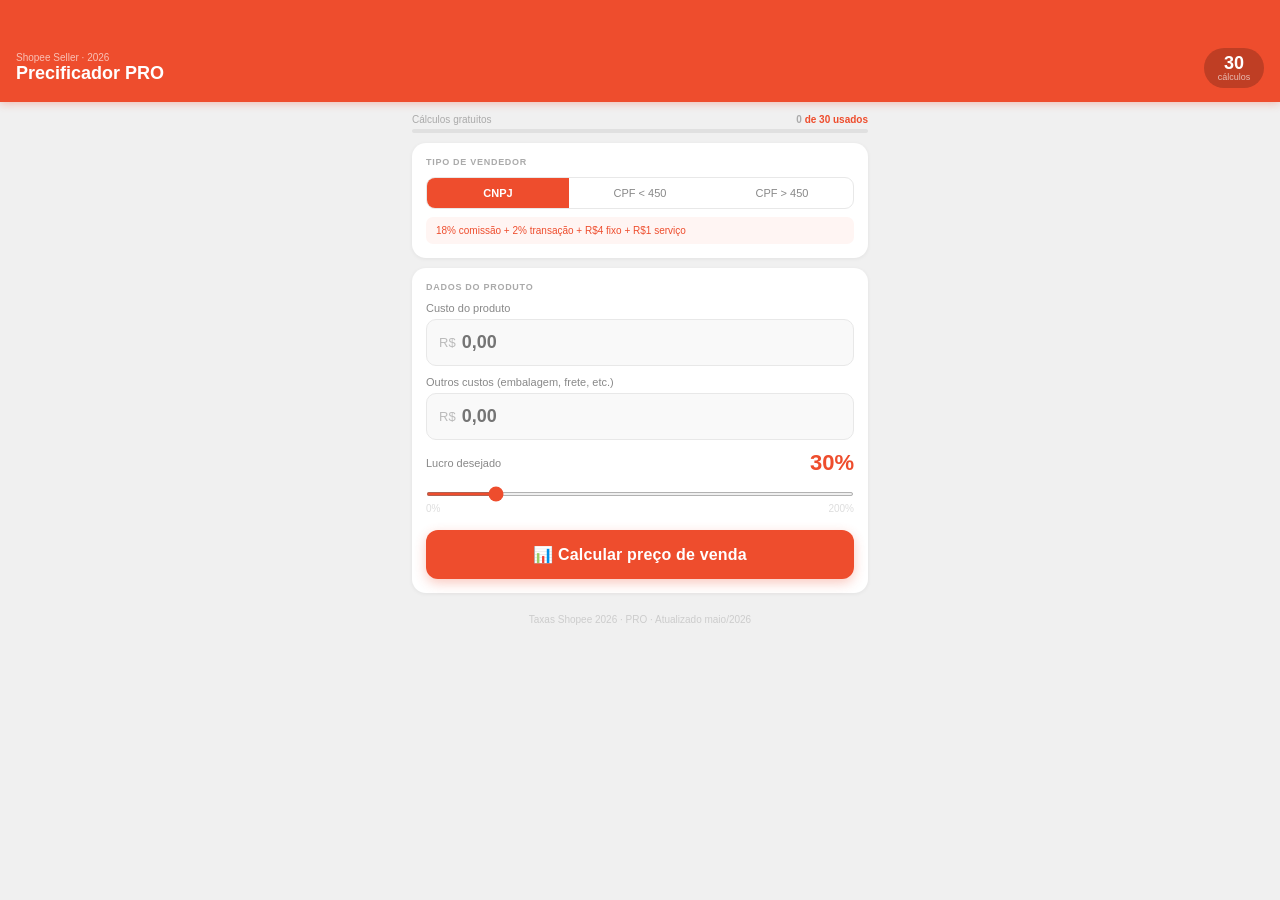
==== index.html @ e5b50e22 "Add files via upload" ====
<!DOCTYPE html>
<html lang="pt-BR">
<head>
  <meta charset="UTF-8">
  <meta name="viewport" content="width=device-width, initial-scale=1.0, maximum-scale=1.0">
  <meta name="apple-mobile-web-app-capable" content="yes">
  <meta name="apple-mobile-web-app-status-bar-style" content="default">
  <meta name="apple-mobile-web-app-title" content="Precificador Shopee PRO">
  <title>Precificador Shopee 2026 PRO</title>
  <style>
    *{box-sizing:border-box;margin:0;padding:0;-webkit-tap-highlight-color:transparent}
    body{font-family:-apple-system,BlinkMacSystemFont,'Segoe UI',sans-serif;background:#f0f0f0;min-height:100vh}
    .header{background:#EE4D2D;padding:48px 16px 14px;position:sticky;top:0;z-index:10;box-shadow:0 2px 8px rgba(238,77,45,.3);display:flex;justify-content:space-between;align-items:center}
    .header-left .sub{font-size:10px;color:rgba(255,255,255,.65)}
    .header-left .title{font-size:18px;font-weight:700;color:#fff}
    .counter-badge{background:rgba(0,0,0,.2);border-radius:20px;padding:6px 12px;text-align:center;min-width:60px}
    .counter-badge .cn{font-size:18px;font-weight:700;color:#fff;line-height:1}
    .counter-badge .cl{font-size:9px;color:rgba(255,255,255,.65)}
    .content{padding:12px 12px 80px;max-width:480px;margin:0 auto}
    .progress-wrap{margin-bottom:10px}
    .progress-label{display:flex;justify-content:space-between;margin-bottom:4px}
    .progress-label span{font-size:10px;color:#aaa}
    .progress-label .pv{color:#EE4D2D;font-weight:600}
    .progress-bar{background:#e0e0e0;border-radius:4px;height:4px;overflow:hidden}
    .progress-fill{height:100%;background:#EE4D2D;border-radius:4px;transition:width .4s}
    .card{background:#fff;border-radius:14px;padding:14px;margin-bottom:10px;box-shadow:0 1px 4px rgba(0,0,0,.06)}
    .card-title{font-size:9px;font-weight:600;color:#aaa;text-transform:uppercase;letter-spacing:.08em;margin-bottom:10px}
    .seg{display:flex;border:1px solid #e8e8e8;border-radius:9px;overflow:hidden}
    .seg button{flex:1;border:none;padding:9px 4px;font-size:11px;cursor:pointer;background:transparent;color:#888;transition:all .15s}
    .seg button.active{background:#EE4D2D;color:#fff;font-weight:600}
    .taxa-badge{margin-top:8px;font-size:10px;color:#EE4D2D;background:#fff5f3;border-radius:7px;padding:6px 10px;line-height:1.5}
    .field{margin-bottom:10px}
    .field:last-child{margin-bottom:0}
    .field label{font-size:11px;color:#888;display:block;margin-bottom:5px}
    .iw{display:flex;align-items:center;background:#f9f9f9;border:1.5px solid #e8e8e8;border-radius:10px;padding:0 12px;transition:border-color .15s}
    .iw:focus-within{border-color:#EE4D2D;background:#fff}
    .iw .pre{font-size:13px;color:#bbb;margin-right:6px}
    .iw input{border:none;background:transparent;font-size:18px;font-weight:600;color:#1a1a1a;width:100%;padding:12px 0;outline:none}
    .range-row{display:flex;justify-content:space-between;align-items:center;margin-bottom:6px}
    .range-label{font-size:11px;color:#888}
    .range-value{font-size:22px;font-weight:700;color:#EE4D2D}
    input[type=range]{width:100%;accent-color:#EE4D2D;height:4px;cursor:pointer}
    .range-limits{display:flex;justify-content:space-between;margin-top:3px}
    .range-limits span{font-size:10px;color:#ddd}
    .btn-calc{width:100%;background:#EE4D2D;color:#fff;border:none;border-radius:12px;padding:15px;font-size:16px;font-weight:700;cursor:pointer;margin-top:6px;box-shadow:0 4px 12px rgba(238,77,45,.3);transition:opacity .15s;letter-spacing:.01em}
    .btn-calc:active{opacity:.85}
    .alert{font-size:12px;padding:10px 12px;border-radius:9px;margin-bottom:10px;display:none;line-height:1.5}
    .alert.danger{background:#fff0f0;color:#cc2200;border-left:3px solid #cc2200}
    .alert.warn{background:#fffbf0;color:#996600;border-left:3px solid #f0b800}
    .result-card{background:#EE4D2D;border-radius:14px;padding:16px;margin-bottom:10px;box-shadow:0 4px 12px rgba(238,77,45,.25)}
    .result-label{font-size:11px;color:rgba(255,255,255,.7);margin-bottom:2px}
    .result-price{font-size:42px;font-weight:700;color:#fff;margin-bottom:4px;letter-spacing:-1.5px}
    .faixa-pill{display:inline-block;font-size:10px;color:#fff;background:rgba(0,0,0,.2);border-radius:20px;padding:3px 10px;margin-bottom:12px}
    .rg{display:grid;grid-template-columns:1fr 1fr;gap:8px}
    .rm{background:rgba(0,0,0,.15);border-radius:10px;padding:10px 12px}
    .rm .rl{font-size:10px;color:rgba(255,255,255,.65);margin-bottom:2px}
    .rm .rv{font-size:16px;font-weight:700;color:#fff}
    .metrics{display:grid;grid-template-columns:1fr 1fr;gap:8px;margin-bottom:10px}
    .metric{background:#fff;border-radius:11px;padding:10px 12px;box-shadow:0 1px 4px rgba(0,0,0,.06)}
    .metric .ml{font-size:10px;color:#aaa;margin-bottom:3px}
    .metric .mv{font-size:15px;font-weight:700;color:#1a1a1a}
    .metric .mv.red{color:#cc3300}
    .metric .mv.green{color:#1a7a40}
    .extrato{background:#fff;border-radius:14px;margin-bottom:10px;box-shadow:0 1px 4px rgba(0,0,0,.06);overflow:hidden}
    .extrato-header{background:#f9f9f9;padding:10px 14px;border-bottom:1px solid #f0f0f0}
    .extrato-header span{font-size:9px;font-weight:600;color:#aaa;text-transform:uppercase;letter-spacing:.08em}
    .er{display:flex;justify-content:space-between;align-items:center;padding:9px 14px;border-bottom:1px solid #f7f7f7}
    .er:last-child{border-bottom:none}
    .er.section{background:#fafafa}
    .er.section .el{font-weight:600;color:#1a1a1a;font-size:12px}
    .er.total{background:#fff8f7;border-top:2px solid #f0f0f0}
    .er.total .el{font-weight:700;color:#1a1a1a;font-size:13px}
    .er.total .ev{font-weight:700;font-size:16px}
    .er .el{font-size:11px;color:#888}
    .er .ev{font-size:11px;color:#1a1a1a;font-weight:500}
    .er .ev.neg{color:#cc3300}
    .er .ev.pos{color:#1a7a40}
    .sub-row{padding-left:28px!important;background:#fefefe}
    .sub-row .el{font-size:10px;color:#bbb}
    .sub-row .ev{font-size:10px;color:#cc3300}
    /* PRO badge na barra */
    .pro-badge{background:linear-gradient(135deg,#FFD700,#FFA500);border-radius:20px;padding:4px 10px;font-size:10px;font-weight:800;color:#7a3a00;letter-spacing:.04em}
    /* Telas de overlay */
    .overlay{display:none;position:fixed;top:0;left:0;right:0;bottom:0;z-index:200;flex-direction:column;align-items:center;justify-content:center;padding:28px 20px;text-align:center}
    .overlay.show{display:flex}
    /* Bloqueio de limite */
    .bloqueio{background:rgba(255,255,255,.98)}
    .lock-icon{font-size:56px;margin-bottom:16px}
    .lock-title{font-size:24px;font-weight:700;color:#1a1a1a;margin-bottom:10px;line-height:1.2}
    .lock-sub{font-size:14px;color:#888;line-height:1.6;margin-bottom:24px;max-width:300px}
    .beneficios{background:#fff5f3;border-radius:14px;padding:16px;margin-bottom:20px;text-align:left;width:100%;max-width:320px}
    .beneficios .bt{font-size:11px;font-weight:700;color:#EE4D2D;text-transform:uppercase;letter-spacing:.06em;margin-bottom:10px}
    .beneficio{font-size:13px;color:#1a1a1a;padding:4px 0}
    .beneficio::before{content:"✓ ";color:#EE4D2D;font-weight:700}
    .btn-comprar{background:#EE4D2D;color:#fff;border:none;border-radius:14px;padding:16px;font-size:16px;font-weight:700;cursor:pointer;width:100%;max-width:320px;box-shadow:0 4px 16px rgba(238,77,45,.35);margin-bottom:10px}
    .btn-secondary{background:transparent;color:#EE4D2D;border:1.5px solid #EE4D2D;border-radius:14px;padding:13px;font-size:14px;font-weight:600;cursor:pointer;width:100%;max-width:320px;margin-bottom:8px}
    /* Tela de senha */
    .senha-tela{background:rgba(255,255,255,.99)}
    .senha-titulo{font-size:22px;font-weight:700;color:#1a1a1a;margin-bottom:8px}
    .senha-sub{font-size:13px;color:#888;margin-bottom:24px;max-width:280px;line-height:1.5}
    .senha-input-wrap{display:flex;align-items:center;background:#f5f5f5;border:2px solid #e0e0e0;border-radius:12px;padding:0 16px;width:100%;max-width:320px;margin-bottom:12px;transition:border-color .2s}
    .senha-input-wrap:focus-within{border-color:#EE4D2D;background:#fff}
    .senha-input-wrap input{border:none;background:transparent;font-size:20px;font-weight:700;letter-spacing:4px;color:#1a1a1a;width:100%;padding:14px 0;outline:none;text-align:center}
    .senha-erro{font-size:12px;color:#cc2200;background:#fff0f0;border-radius:8px;padding:8px 12px;width:100%;max-width:320px;margin-bottom:12px;display:none;text-align:center}
    .btn-ativar{background:#EE4D2D;color:#fff;border:none;border-radius:14px;padding:15px;font-size:15px;font-weight:700;cursor:pointer;width:100%;max-width:320px;box-shadow:0 4px 14px rgba(238,77,45,.3);margin-bottom:10px}
    .btn-voltar{background:transparent;color:#aaa;border:none;font-size:13px;cursor:pointer;padding:8px;text-decoration:underline}
    /* Tela de sucesso */
    .sucesso-tela{background:rgba(255,255,255,.99)}
    .sucesso-icon{font-size:64px;margin-bottom:16px;animation:pop .4s ease}
    @keyframes pop{0%{transform:scale(0)}80%{transform:scale(1.2)}100%{transform:scale(1)}}
    .sucesso-titulo{font-size:24px;font-weight:700;color:#1a7a40;margin-bottom:10px}
    .sucesso-sub{font-size:14px;color:#888;line-height:1.6;margin-bottom:24px;max-width:280px}
    .btn-comecar{background:#1a7a40;color:#fff;border:none;border-radius:14px;padding:16px;font-size:16px;font-weight:700;cursor:pointer;width:100%;max-width:320px;box-shadow:0 4px 14px rgba(26,122,64,.3)}
    .hidden{display:none!important}
    .footer{text-align:center;padding:6px 0 4px}
    .footer span{font-size:10px;color:#ccc}
    /* instrucoes apos compra */
    .instrucoes{background:#f0f7ff;border-radius:14px;padding:14px 16px;margin-bottom:20px;text-align:left;width:100%;max-width:320px;border-left:3px solid #4a90d9}
    .instrucoes .it{font-size:11px;font-weight:700;color:#1a5fa0;margin-bottom:8px;text-transform:uppercase;letter-spacing:.05em}
    .instrucoes .ip{font-size:12px;color:#444;line-height:1.7}
    .instrucoes .ip span{font-weight:700;color:#EE4D2D}
  </style>
</head>
<body>

<div class="header">
  <div class="header-left">
    <div class="sub">Shopee Seller · 2026</div>
    <div class="title">Precificador PRO</div>
  </div>
  <div id="header-right">
    <div class="counter-badge" id="badge-contador">
      <div class="cn" id="counter-num">30</div>
      <div class="cl">cálculos</div>
    </div>
  </div>
</div>

<div class="content">

  <div id="wrap-progresso">
    <div class="progress-wrap">
      <div class="progress-label">
        <span>Cálculos gratuitos</span>
        <span class="pv"><span id="progress-used">0</span> de 30 usados</span>
      </div>
      <div class="progress-bar"><div class="progress-fill" id="progress-fill" style="width:0%"></div></div>
    </div>
  </div>

  <div class="card">
    <div class="card-title">Tipo de vendedor</div>
    <div class="seg">
      <button id="btn-cnpj" class="active" onclick="_st('cnpj')">CNPJ</button>
      <button id="btn-cpf0" onclick="_st('cpf0')">CPF &lt; 450</button>
      <button id="btn-cpf1" onclick="_st('cpf1')">CPF &gt; 450</button>
    </div>
    <div class="taxa-badge" id="taxa-info">18% comissão + 2% transação + R$4 fixo + R$1 serviço</div>
  </div>

  <div class="card">
    <div class="card-title">Dados do produto</div>
    <div class="field">
      <label>Custo do produto</label>
      <div class="iw"><span class="pre">R$</span>
        <input type="number" id="custo" placeholder="0,00" min="0" step="0.01" inputmode="decimal">
      </div>
    </div>
    <div class="field">
      <label>Outros custos (embalagem, frete, etc.)</label>
      <div class="iw"><span class="pre">R$</span>
        <input type="number" id="outros" placeholder="0,00" min="0" step="0.01" inputmode="decimal">
      </div>
    </div>
    <div class="field">
      <div class="range-row">
        <span class="range-label">Lucro desejado</span>
        <span class="range-value" id="margem-out">30%</span>
      </div>
      <input type="range" id="margem" min="0" max="200" value="30" step="1"
        oninput="document.getElementById('margem-out').textContent=this.value+'%'">
      <div class="range-limits"><span>0%</span><span>200%</span></div>
    </div>
    <button class="btn-calc" onclick="_calc()">📊 Calcular preço de venda</button>
  </div>

  <div class="alert" id="alert-box"></div>

  <div id="resultado" class="hidden">
    <div class="result-card">
      <div class="result-label">Preço sugerido de venda</div>
      <div class="result-price" id="r-preco">R$ 0,00</div>
      <div class="faixa-pill" id="r-faixa">faixa: —</div>
      <div class="rg">
        <div class="rm"><div class="rl">Você recebe líquido</div><div class="rv" id="r-liquido">R$ 0,00</div></div>
        <div class="rm"><div class="rl">Preço mínimo</div><div class="rv" id="r-minimo">R$ 0,00</div></div>
      </div>
    </div>
    <div class="metrics">
      <div class="metric"><div class="ml">Seu custo total</div><div class="mv" id="m-custo">R$ 0,00</div></div>
      <div class="metric"><div class="ml">Lucro líquido</div><div class="mv green" id="m-lucro">R$ 0,00</div></div>
      <div class="metric"><div class="ml">Shopee desconta</div><div class="mv red" id="m-taxas">R$ 0,00</div></div>
      <div class="metric"><div class="ml">% que a Shopee leva</div><div class="mv red" id="m-pct">0%</div></div>
    </div>
    <div class="extrato">
      <div class="extrato-header"><span>Extrato detalhado — igual aparece na Shopee</span></div>
      <div class="er section"><span class="el">Subtotal dos Produtos</span><span class="ev" id="e-venda">R$ 0,00</span></div>
      <div class="er section"><span class="el">Taxas e Encargos</span><span class="ev neg" id="e-total-taxas">− R$ 0,00</span></div>
      <div class="er sub-row"><span class="el">Taxa de comissão líquida</span><span class="ev neg" id="e-comissao">− R$ 0,00</span></div>
      <div class="er sub-row"><span class="el">Taxa de transação (2%)</span><span class="ev neg" id="e-transacao">− R$ 0,00</span></div>
      <div class="er sub-row"><span class="el">Taxa fixa por item</span><span class="ev neg" id="e-fixo">− R$ 4,00</span></div>
      <div class="er sub-row"><span class="el">Taxa de serviço adicional</span><span class="ev neg" id="e-servico">− R$ 1,00</span></div>
      <div class="er sub-row" id="row-cpf" style="display:none"><span class="el">Taxa adicional CPF (R$3)</span><span class="ev neg">− R$ 3,00</span></div>
      <div class="er section"><span class="el">Seu custo total</span><span class="ev neg" id="e-custo">− R$ 0,00</span></div>
      <div class="er total"><span class="el">Lucro líquido</span><span class="ev pos" id="e-lucro">R$ 0,00</span></div>
    </div>
  </div>

  <div class="footer"><span>Taxas Shopee 2026 · PRO · Atualizado maio/2026</span></div>
</div>

<!-- ======= BLOQUEIO DE LIMITE ======= -->
<div class="overlay bloqueio" id="bloqueio">
  <div class="lock-icon">🔒</div>
  <div class="lock-title">Seus 30 cálculos<br>gratuitos acabaram</div>
  <div class="lock-sub">Desbloqueie o acesso PRO para calcular sem limites e ter sempre as taxas atualizadas.</div>
  <div class="beneficios">
    <div class="bt">Acesso PRO inclui</div>
    <div class="beneficio">Cálculos ilimitados para sempre</div>
    <div class="beneficio">Extrato igual ao painel da Shopee</div>
    <div class="beneficio">Todas as faixas CNPJ e CPF 2026</div>
    <div class="beneficio">Preço mínimo e lucro real</div>
    <div class="beneficio">Atualizações de taxas inclusas</div>
  </div>
  <button class="btn-comprar" onclick="_abrirCompra()">🛒 Quero acesso PRO</button>
  <button class="btn-secondary" onclick="_abrirSenha()">🔑 Já comprei — tenho uma senha</button>
</div>

<!-- ======= TELA DE SENHA ======= -->
<div class="overlay senha-tela" id="tela-senha">
  <div style="font-size:48px;margin-bottom:14px">🔑</div>
  <div class="senha-titulo">Ativar acesso PRO</div>
  <div class="senha-sub">Digite a senha que você recebeu por e-mail após a compra</div>
  <div class="senha-input-wrap">
    <input type="text" id="campo-senha" placeholder="XXXX-XXXX" maxlength="20"
      autocomplete="off" autocorrect="off" autocapitalize="characters" spellcheck="false"
      oninput="this.value=this.value.toUpperCase()" onkeydown="if(event.key==='Enter')_ativarSenha()">
  </div>
  <div class="senha-erro" id="senha-erro">❌ Senha inválida. Verifique e tente novamente.</div>
  <button class="btn-ativar" onclick="_ativarSenha()">✅ Ativar agora</button>
  <button class="btn-secondary" onclick="_abrirCompra()">🛒 Ainda não comprei</button>
  <button class="btn-voltar" onclick="_fecharSenha()">← Voltar</button>
</div>

<!-- ======= TELA DE SUCESSO ======= -->
<div class="overlay sucesso-tela" id="tela-sucesso">
  <div class="sucesso-icon">🎉</div>
  <div class="sucesso-titulo">Acesso PRO ativado!</div>
  <div class="sucesso-sub">Parabéns! Agora você tem cálculos ilimitados no Precificador Shopee PRO.</div>
  <button class="btn-comecar" onclick="_fecharSucesso()">🚀 Começar a usar</button>
</div>

<script>
// ═══════════════════════════════════════════════════
//  CONFIGURAÇÕES — altere somente este bloco
// ═══════════════════════════════════════════════════
var _CFG={
  linkCompra:'https://SEU_LINK_HOTMART_OU_CAKTO_AQUI.com', // ← substitua pelo link real
  senhas:[
    'SHOP-2026',   // senha padrão de acesso
    'PRO-SHOPEE',  // você pode adicionar quantas quiser
    'ACESSO-PRO'   // cada senha desbloqueia um cliente
  ],
  limite:30
};
// ═══════════════════════════════════════════════════

// estado interno
var _tp='cnpj',_us=0,_dl=false;
(function(){
  try{
    _us=parseInt(localStorage.getItem('_psp_u')||'0')||0;
    var _k=localStorage.getItem('_psp_k');
    if(_k&&_CFG.senhas.indexOf(_k)>-1)_dl=true;
  }catch(e){}
  _atuCont();
  if(!_dl&&_us>=_CFG.limite)document.getElementById('bloqueio').classList.add('show');
  if(_dl){
    document.getElementById('wrap-progresso').style.display='none';
    var b=document.getElementById('badge-contador');
    b.innerHTML='<div class="pro-badge">PRO ∞</div>';
  }
})();

var _TB={
  cnpj:[
    {max:79.99,c:18,t:2,f:4,s:1,x:0,lb:'até R$79,99'},
    {max:99.99,c:12,t:2,f:16,s:1,x:0,lb:'R$80 a R$99,99'},
    {max:199.99,c:12,t:2,f:20,s:1,x:0,lb:'R$100 a R$199,99'},
    {max:499.99,c:12,t:2,f:26,s:1,x:0,lb:'R$200 a R$499,99'},
    {max:Infinity,c:12,t:2,f:26,s:1,x:0,lb:'acima de R$500'}
  ],
  cpf0:[
    {max:79.99,c:18,t:2,f:4,s:1,x:0,lb:'até R$79,99'},
    {max:99.99,c:12,t:2,f:16,s:1,x:0,lb:'R$80 a R$99,99'},
    {max:199.99,c:12,t:2,f:20,s:1,x:0,lb:'R$100 a R$199,99'},
    {max:499.99,c:12,t:2,f:26,s:1,x:0,lb:'R$200 a R$499,99'},
    {max:Infinity,c:12,t:2,f:26,s:1,x:0,lb:'acima de R$500'}
  ],
  cpf1:[
    {max:79.99,c:18,t:2,f:4,s:1,x:3,lb:'até R$79,99'},
    {max:99.99,c:12,t:2,f:16,s:1,x:3,lb:'R$80 a R$99,99'},
    {max:199.99,c:12,t:2,f:20,s:1,x:3,lb:'R$100 a R$199,99'},
    {max:499.99,c:12,t:2,f:26,s:1,x:3,lb:'R$200 a R$499,99'},
    {max:Infinity,c:12,t:2,f:26,s:1,x:3,lb:'acima de R$500'}
  ]
};

function _fmt(v){return'R$ '+Math.abs(v).toFixed(2).replace('.',',')}
function _fmtP(v){return v.toFixed(1).replace('.',',')+'%'}
function _gf(p){var tb=_TB[_tp];for(var i=0;i<tb.length;i++)if(p<=tb[i].max)return tb[i];return tb[tb.length-1]}

function _st(t){
  _tp=t;
  ['cnpj','cpf0','cpf1'].forEach(function(k){document.getElementById('btn-'+k).className=k===t?'active':''});
  var info={cnpj:'18% comissão + 2% transação + R$4 fixo + R$1 serviço',cpf0:'18% comissão + 2% transação + R$4 fixo + R$1 serviço',cpf1:'18% comissão + 2% transação + R$4 fixo + R$1 serviço + R$3 CPF'};
  document.getElementById('taxa-info').textContent=info[t];
}

function _atuCont(){
  var r=_dl?'∞':Math.max(0,_CFG.limite-_us);
  document.getElementById('counter-num').textContent=r;
  var p=Math.min(100,(_us/_CFG.limite)*100);
  document.getElementById('progress-fill').style.width=p+'%';
  document.getElementById('progress-used').textContent=_us;
}

function _calc(){
  if(!_dl&&_us>=_CFG.limite){document.getElementById('bloqueio').classList.add('show');return}
  var cu=parseFloat(document.getElementById('custo').value)||0;
  var ou=parseFloat(document.getElementById('outros').value)||0;
  var mg=parseFloat(document.getElementById('margem').value)||0;
  var ab=document.getElementById('alert-box');
  if(cu<=0){ab.style.display='block';ab.className='alert warn';ab.textContent='⚠️ Digite o custo do produto para calcular.';return}
  var ct=cu+ou;
  var ld=ct*(mg/100);
  var f=_gf((ct+ld)*1.5);
  var ft=f.f+f.s+f.x;
  var pt=(f.c+f.t)/100;
  var pr=(ct+ld+ft)/(1-pt);
  var fr=_gf(pr);
  if(fr.max!==f.max){f=fr;ft=f.f+f.s+f.x;pt=(f.c+f.t)/100;pr=(ct+ld+ft)/(1-pt)}
  var pm=(ct+ft)/(1-pt);
  var tC=pr*(f.c/100);
  var tT=pr*(f.t/100);
  var tF=f.f;
  var tS=f.s;
  var tX=f.x;
  var tTot=tC+tT+tF+tS+tX;
  var liq=pr-ct-tTot;
  var psh=(tTot/pr)*100;
  if(!_dl){_us++;try{localStorage.setItem('_psp_u',_us)}catch(e){}}
  _atuCont();
  document.getElementById('resultado').className='';
  document.getElementById('r-preco').textContent=_fmt(pr);
  document.getElementById('r-faixa').textContent='faixa: '+f.lb;
  document.getElementById('r-liquido').textContent=_fmt(liq);
  document.getElementById('r-minimo').textContent=_fmt(pm);
  document.getElementById('m-custo').textContent=_fmt(ct);
  document.getElementById('m-lucro').textContent=_fmt(liq);
  document.getElementById('m-lucro').className='mv '+(liq<0?'red':'green');
  document.getElementById('m-taxas').textContent=_fmt(tTot);
  document.getElementById('m-pct').textContent=_fmtP(psh);
  document.getElementById('e-venda').textContent=_fmt(pr);
  document.getElementById('e-total-taxas').textContent='− '+_fmt(tTot);
  document.getElementById('e-comissao').textContent='− '+_fmt(tC);
  document.getElementById('e-transacao').textContent='− '+_fmt(tT);
  document.getElementById('e-fixo').textContent='− '+_fmt(tF);
  document.getElementById('e-servico').textContent='− '+_fmt(tS);
  document.getElementById('e-custo').textContent='− '+_fmt(ct);
  document.getElementById('e-lucro').textContent=_fmt(liq);
  document.getElementById('e-lucro').className='ev '+(liq<0?'neg':'pos');
  document.getElementById('row-cpf').style.display=f.x>0?'flex':'none';
  if(liq<0){ab.style.display='block';ab.className='alert danger';ab.textContent='⚠️ Prejuízo! Aumente a margem ou reduza os custos.'}
  else if(!_dl&&_us>=25&&_us<_CFG.limite){ab.style.display='block';ab.className='alert warn';ab.textContent='⚠️ Restam apenas '+(_CFG.limite-_us)+' cálculos gratuitos.'}
  else{ab.style.display='none'}
  if(!_dl&&_us>=_CFG.limite){setTimeout(function(){document.getElementById('bloqueio').classList.add('show')},1500)}
}

function _abrirCompra(){window.open(_CFG.linkCompra,'_blank')}

function _abrirSenha(){
  document.getElementById('bloqueio').classList.remove('show');
  document.getElementById('campo-senha').value='';
  document.getElementById('senha-erro').style.display='none';
  document.getElementById('tela-senha').classList.add('show');
  setTimeout(function(){document.getElementById('campo-senha').focus()},300);
}

function _fecharSenha(){
  document.getElementById('tela-senha').classList.remove('show');
  if(!_dl&&_us>=_CFG.limite)document.getElementById('bloqueio').classList.add('show');
}

function _ativarSenha(){
  var sv=document.getElementById('campo-senha').value.trim().toUpperCase();
  if(_CFG.senhas.indexOf(sv)>-1){
    _dl=true;
    try{localStorage.setItem('_psp_k',sv)}catch(e){}
    document.getElementById('tela-senha').classList.remove('show');
    document.getElementById('bloqueio').classList.remove('show');
    document.getElementById('tela-sucesso').classList.add('show');
    document.getElementById('wrap-progresso').style.display='none';
    var b=document.getElementById('badge-contador');
    b.innerHTML='<div class="pro-badge">PRO ∞</div>';
  } else {
    document.getElementById('senha-erro').style.display='block';
    document.getElementById('campo-senha').style.borderColor='#cc2200';
    setTimeout(function(){document.getElementById('campo-senha').style.borderColor=''},1500);
  }
}

function _fecharSucesso(){
  document.getElementById('tela-sucesso').classList.remove('show');
}
</script>
</body>
</html>
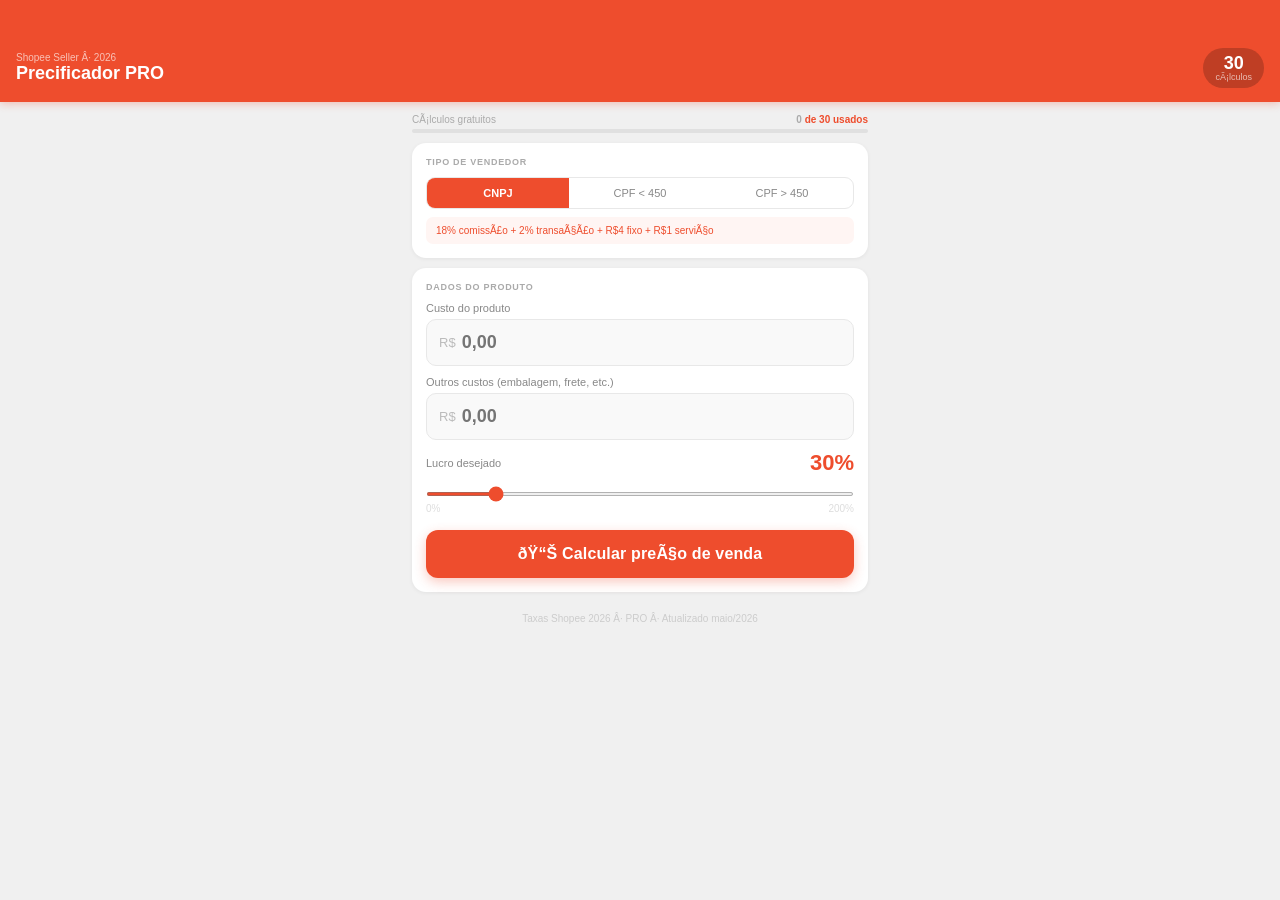
==== commit 1c9edc21: "Atualização PWA + modularização" ====
--- a/index.html
+++ b/index.html
@@ -5,133 +5,25 @@
   <meta name="viewport" content="width=device-width, initial-scale=1.0, maximum-scale=1.0">
   <meta name="apple-mobile-web-app-capable" content="yes">
   <meta name="apple-mobile-web-app-status-bar-style" content="default">
-  <meta name="apple-mobile-web-app-title" content="Precificador Shopee PRO">
-  <title>Precificador Shopee 2026 PRO</title>
-  <style>
-    *{box-sizing:border-box;margin:0;padding:0;-webkit-tap-highlight-color:transparent}
-    body{font-family:-apple-system,BlinkMacSystemFont,'Segoe UI',sans-serif;background:#f0f0f0;min-height:100vh}
-    .header{background:#EE4D2D;padding:48px 16px 14px;position:sticky;top:0;z-index:10;box-shadow:0 2px 8px rgba(238,77,45,.3);display:flex;justify-content:space-between;align-items:center}
-    .header-left .sub{font-size:10px;color:rgba(255,255,255,.65)}
-    .header-left .title{font-size:18px;font-weight:700;color:#fff}
-    .counter-badge{background:rgba(0,0,0,.2);border-radius:20px;padding:6px 12px;text-align:center;min-width:60px}
-    .counter-badge .cn{font-size:18px;font-weight:700;color:#fff;line-height:1}
-    .counter-badge .cl{font-size:9px;color:rgba(255,255,255,.65)}
-    .content{padding:12px 12px 80px;max-width:480px;margin:0 auto}
-    .progress-wrap{margin-bottom:10px}
-    .progress-label{display:flex;justify-content:space-between;margin-bottom:4px}
-    .progress-label span{font-size:10px;color:#aaa}
-    .progress-label .pv{color:#EE4D2D;font-weight:600}
-    .progress-bar{background:#e0e0e0;border-radius:4px;height:4px;overflow:hidden}
-    .progress-fill{height:100%;background:#EE4D2D;border-radius:4px;transition:width .4s}
-    .card{background:#fff;border-radius:14px;padding:14px;margin-bottom:10px;box-shadow:0 1px 4px rgba(0,0,0,.06)}
-    .card-title{font-size:9px;font-weight:600;color:#aaa;text-transform:uppercase;letter-spacing:.08em;margin-bottom:10px}
-    .seg{display:flex;border:1px solid #e8e8e8;border-radius:9px;overflow:hidden}
-    .seg button{flex:1;border:none;padding:9px 4px;font-size:11px;cursor:pointer;background:transparent;color:#888;transition:all .15s}
-    .seg button.active{background:#EE4D2D;color:#fff;font-weight:600}
-    .taxa-badge{margin-top:8px;font-size:10px;color:#EE4D2D;background:#fff5f3;border-radius:7px;padding:6px 10px;line-height:1.5}
-    .field{margin-bottom:10px}
-    .field:last-child{margin-bottom:0}
-    .field label{font-size:11px;color:#888;display:block;margin-bottom:5px}
-    .iw{display:flex;align-items:center;background:#f9f9f9;border:1.5px solid #e8e8e8;border-radius:10px;padding:0 12px;transition:border-color .15s}
-    .iw:focus-within{border-color:#EE4D2D;background:#fff}
-    .iw .pre{font-size:13px;color:#bbb;margin-right:6px}
-    .iw input{border:none;background:transparent;font-size:18px;font-weight:600;color:#1a1a1a;width:100%;padding:12px 0;outline:none}
-    .range-row{display:flex;justify-content:space-between;align-items:center;margin-bottom:6px}
-    .range-label{font-size:11px;color:#888}
-    .range-value{font-size:22px;font-weight:700;color:#EE4D2D}
-    input[type=range]{width:100%;accent-color:#EE4D2D;height:4px;cursor:pointer}
-    .range-limits{display:flex;justify-content:space-between;margin-top:3px}
-    .range-limits span{font-size:10px;color:#ddd}
-    .btn-calc{width:100%;background:#EE4D2D;color:#fff;border:none;border-radius:12px;padding:15px;font-size:16px;font-weight:700;cursor:pointer;margin-top:6px;box-shadow:0 4px 12px rgba(238,77,45,.3);transition:opacity .15s;letter-spacing:.01em}
-    .btn-calc:active{opacity:.85}
-    .alert{font-size:12px;padding:10px 12px;border-radius:9px;margin-bottom:10px;display:none;line-height:1.5}
-    .alert.danger{background:#fff0f0;color:#cc2200;border-left:3px solid #cc2200}
-    .alert.warn{background:#fffbf0;color:#996600;border-left:3px solid #f0b800}
-    .result-card{background:#EE4D2D;border-radius:14px;padding:16px;margin-bottom:10px;box-shadow:0 4px 12px rgba(238,77,45,.25)}
-    .result-label{font-size:11px;color:rgba(255,255,255,.7);margin-bottom:2px}
-    .result-price{font-size:42px;font-weight:700;color:#fff;margin-bottom:4px;letter-spacing:-1.5px}
-    .faixa-pill{display:inline-block;font-size:10px;color:#fff;background:rgba(0,0,0,.2);border-radius:20px;padding:3px 10px;margin-bottom:12px}
-    .rg{display:grid;grid-template-columns:1fr 1fr;gap:8px}
-    .rm{background:rgba(0,0,0,.15);border-radius:10px;padding:10px 12px}
-    .rm .rl{font-size:10px;color:rgba(255,255,255,.65);margin-bottom:2px}
-    .rm .rv{font-size:16px;font-weight:700;color:#fff}
-    .metrics{display:grid;grid-template-columns:1fr 1fr;gap:8px;margin-bottom:10px}
-    .metric{background:#fff;border-radius:11px;padding:10px 12px;box-shadow:0 1px 4px rgba(0,0,0,.06)}
-    .metric .ml{font-size:10px;color:#aaa;margin-bottom:3px}
-    .metric .mv{font-size:15px;font-weight:700;color:#1a1a1a}
-    .metric .mv.red{color:#cc3300}
-    .metric .mv.green{color:#1a7a40}
-    .extrato{background:#fff;border-radius:14px;margin-bottom:10px;box-shadow:0 1px 4px rgba(0,0,0,.06);overflow:hidden}
-    .extrato-header{background:#f9f9f9;padding:10px 14px;border-bottom:1px solid #f0f0f0}
-    .extrato-header span{font-size:9px;font-weight:600;color:#aaa;text-transform:uppercase;letter-spacing:.08em}
-    .er{display:flex;justify-content:space-between;align-items:center;padding:9px 14px;border-bottom:1px solid #f7f7f7}
-    .er:last-child{border-bottom:none}
-    .er.section{background:#fafafa}
-    .er.section .el{font-weight:600;color:#1a1a1a;font-size:12px}
-    .er.total{background:#fff8f7;border-top:2px solid #f0f0f0}
-    .er.total .el{font-weight:700;color:#1a1a1a;font-size:13px}
-    .er.total .ev{font-weight:700;font-size:16px}
-    .er .el{font-size:11px;color:#888}
-    .er .ev{font-size:11px;color:#1a1a1a;font-weight:500}
-    .er .ev.neg{color:#cc3300}
-    .er .ev.pos{color:#1a7a40}
-    .sub-row{padding-left:28px!important;background:#fefefe}
-    .sub-row .el{font-size:10px;color:#bbb}
-    .sub-row .ev{font-size:10px;color:#cc3300}
-    /* PRO badge na barra */
-    .pro-badge{background:linear-gradient(135deg,#FFD700,#FFA500);border-radius:20px;padding:4px 10px;font-size:10px;font-weight:800;color:#7a3a00;letter-spacing:.04em}
-    /* Telas de overlay */
-    .overlay{display:none;position:fixed;top:0;left:0;right:0;bottom:0;z-index:200;flex-direction:column;align-items:center;justify-content:center;padding:28px 20px;text-align:center}
-    .overlay.show{display:flex}
-    /* Bloqueio de limite */
-    .bloqueio{background:rgba(255,255,255,.98)}
-    .lock-icon{font-size:56px;margin-bottom:16px}
-    .lock-title{font-size:24px;font-weight:700;color:#1a1a1a;margin-bottom:10px;line-height:1.2}
-    .lock-sub{font-size:14px;color:#888;line-height:1.6;margin-bottom:24px;max-width:300px}
-    .beneficios{background:#fff5f3;border-radius:14px;padding:16px;margin-bottom:20px;text-align:left;width:100%;max-width:320px}
-    .beneficios .bt{font-size:11px;font-weight:700;color:#EE4D2D;text-transform:uppercase;letter-spacing:.06em;margin-bottom:10px}
-    .beneficio{font-size:13px;color:#1a1a1a;padding:4px 0}
-    .beneficio::before{content:"✓ ";color:#EE4D2D;font-weight:700}
-    .btn-comprar{background:#EE4D2D;color:#fff;border:none;border-radius:14px;padding:16px;font-size:16px;font-weight:700;cursor:pointer;width:100%;max-width:320px;box-shadow:0 4px 16px rgba(238,77,45,.35);margin-bottom:10px}
-    .btn-secondary{background:transparent;color:#EE4D2D;border:1.5px solid #EE4D2D;border-radius:14px;padding:13px;font-size:14px;font-weight:600;cursor:pointer;width:100%;max-width:320px;margin-bottom:8px}
-    /* Tela de senha */
-    .senha-tela{background:rgba(255,255,255,.99)}
-    .senha-titulo{font-size:22px;font-weight:700;color:#1a1a1a;margin-bottom:8px}
-    .senha-sub{font-size:13px;color:#888;margin-bottom:24px;max-width:280px;line-height:1.5}
-    .senha-input-wrap{display:flex;align-items:center;background:#f5f5f5;border:2px solid #e0e0e0;border-radius:12px;padding:0 16px;width:100%;max-width:320px;margin-bottom:12px;transition:border-color .2s}
-    .senha-input-wrap:focus-within{border-color:#EE4D2D;background:#fff}
-    .senha-input-wrap input{border:none;background:transparent;font-size:20px;font-weight:700;letter-spacing:4px;color:#1a1a1a;width:100%;padding:14px 0;outline:none;text-align:center}
-    .senha-erro{font-size:12px;color:#cc2200;background:#fff0f0;border-radius:8px;padding:8px 12px;width:100%;max-width:320px;margin-bottom:12px;display:none;text-align:center}
-    .btn-ativar{background:#EE4D2D;color:#fff;border:none;border-radius:14px;padding:15px;font-size:15px;font-weight:700;cursor:pointer;width:100%;max-width:320px;box-shadow:0 4px 14px rgba(238,77,45,.3);margin-bottom:10px}
-    .btn-voltar{background:transparent;color:#aaa;border:none;font-size:13px;cursor:pointer;padding:8px;text-decoration:underline}
-    /* Tela de sucesso */
-    .sucesso-tela{background:rgba(255,255,255,.99)}
-    .sucesso-icon{font-size:64px;margin-bottom:16px;animation:pop .4s ease}
-    @keyframes pop{0%{transform:scale(0)}80%{transform:scale(1.2)}100%{transform:scale(1)}}
-    .sucesso-titulo{font-size:24px;font-weight:700;color:#1a7a40;margin-bottom:10px}
-    .sucesso-sub{font-size:14px;color:#888;line-height:1.6;margin-bottom:24px;max-width:280px}
-    .btn-comecar{background:#1a7a40;color:#fff;border:none;border-radius:14px;padding:16px;font-size:16px;font-weight:700;cursor:pointer;width:100%;max-width:320px;box-shadow:0 4px 14px rgba(26,122,64,.3)}
-    .hidden{display:none!important}
-    .footer{text-align:center;padding:6px 0 4px}
-    .footer span{font-size:10px;color:#ccc}
-    /* instrucoes apos compra */
-    .instrucoes{background:#f0f7ff;border-radius:14px;padding:14px 16px;margin-bottom:20px;text-align:left;width:100%;max-width:320px;border-left:3px solid #4a90d9}
-    .instrucoes .it{font-size:11px;font-weight:700;color:#1a5fa0;margin-bottom:8px;text-transform:uppercase;letter-spacing:.05em}
-    .instrucoes .ip{font-size:12px;color:#444;line-height:1.7}
-    .instrucoes .ip span{font-weight:700;color:#EE4D2D}
-  </style>
+  <meta name="apple-mobile-web-app-title" content="Precificador Shopee PRO">
+  <meta name="mobile-web-app-capable" content="yes">
+  <meta name="theme-color" content="#EE4D2D">
+  <link rel="manifest" href="manifest.json">
+  <link rel="apple-touch-icon" href="icons/apple-touch-icon.png">
+  <title>Precificador Shopee 2026 PRO</title>
+  <link rel="stylesheet" href="style.css">
 </head>
 <body>
 
 <div class="header">
   <div class="header-left">
-    <div class="sub">Shopee Seller · 2026</div>
+    <div class="sub">Shopee Seller Â· 2026</div>
     <div class="title">Precificador PRO</div>
   </div>
   <div id="header-right">
     <div class="counter-badge" id="badge-contador">
       <div class="cn" id="counter-num">30</div>
-      <div class="cl">cálculos</div>
+      <div class="cl">cÃ¡lculos</div>
     </div>
   </div>
 </div>
@@ -141,7 +33,7 @@
   <div id="wrap-progresso">
     <div class="progress-wrap">
       <div class="progress-label">
-        <span>Cálculos gratuitos</span>
+        <span>CÃ¡lculos gratuitos</span>
         <span class="pv"><span id="progress-used">0</span> de 30 usados</span>
       </div>
       <div class="progress-bar"><div class="progress-fill" id="progress-fill" style="width:0%"></div></div>
@@ -155,7 +47,7 @@
       <button id="btn-cpf0" onclick="_st('cpf0')">CPF &lt; 450</button>
       <button id="btn-cpf1" onclick="_st('cpf1')">CPF &gt; 450</button>
     </div>
-    <div class="taxa-badge" id="taxa-info">18% comissão + 2% transação + R$4 fixo + R$1 serviço</div>
+    <div class="taxa-badge" id="taxa-info">18% comissÃ£o + 2% transaÃ§Ã£o + R$4 fixo + R$1 serviÃ§o</div>
   </div>
 
   <div class="card">
@@ -181,248 +73,95 @@
         oninput="document.getElementById('margem-out').textContent=this.value+'%'">
       <div class="range-limits"><span>0%</span><span>200%</span></div>
     </div>
-    <button class="btn-calc" onclick="_calc()">📊 Calcular preço de venda</button>
+    <button class="btn-calc" onclick="_calc()">ðŸ“Š Calcular preÃ§o de venda</button>
   </div>
 
   <div class="alert" id="alert-box"></div>
 
   <div id="resultado" class="hidden">
     <div class="result-card">
-      <div class="result-label">Preço sugerido de venda</div>
+      <div class="result-label">PreÃ§o sugerido de venda</div>
       <div class="result-price" id="r-preco">R$ 0,00</div>
-      <div class="faixa-pill" id="r-faixa">faixa: —</div>
+      <div class="faixa-pill" id="r-faixa">faixa: â€”</div>
       <div class="rg">
-        <div class="rm"><div class="rl">Você recebe líquido</div><div class="rv" id="r-liquido">R$ 0,00</div></div>
-        <div class="rm"><div class="rl">Preço mínimo</div><div class="rv" id="r-minimo">R$ 0,00</div></div>
+        <div class="rm"><div class="rl">VocÃª recebe lÃ­quido</div><div class="rv" id="r-liquido">R$ 0,00</div></div>
+        <div class="rm"><div class="rl">PreÃ§o mÃ­nimo</div><div class="rv" id="r-minimo">R$ 0,00</div></div>
       </div>
     </div>
     <div class="metrics">
       <div class="metric"><div class="ml">Seu custo total</div><div class="mv" id="m-custo">R$ 0,00</div></div>
-      <div class="metric"><div class="ml">Lucro líquido</div><div class="mv green" id="m-lucro">R$ 0,00</div></div>
+      <div class="metric"><div class="ml">Lucro lÃ­quido</div><div class="mv green" id="m-lucro">R$ 0,00</div></div>
       <div class="metric"><div class="ml">Shopee desconta</div><div class="mv red" id="m-taxas">R$ 0,00</div></div>
       <div class="metric"><div class="ml">% que a Shopee leva</div><div class="mv red" id="m-pct">0%</div></div>
     </div>
     <div class="extrato">
-      <div class="extrato-header"><span>Extrato detalhado — igual aparece na Shopee</span></div>
+      <div class="extrato-header"><span>Extrato detalhado â€” igual aparece na Shopee</span></div>
       <div class="er section"><span class="el">Subtotal dos Produtos</span><span class="ev" id="e-venda">R$ 0,00</span></div>
-      <div class="er section"><span class="el">Taxas e Encargos</span><span class="ev neg" id="e-total-taxas">− R$ 0,00</span></div>
-      <div class="er sub-row"><span class="el">Taxa de comissão líquida</span><span class="ev neg" id="e-comissao">− R$ 0,00</span></div>
-      <div class="er sub-row"><span class="el">Taxa de transação (2%)</span><span class="ev neg" id="e-transacao">− R$ 0,00</span></div>
-      <div class="er sub-row"><span class="el">Taxa fixa por item</span><span class="ev neg" id="e-fixo">− R$ 4,00</span></div>
-      <div class="er sub-row"><span class="el">Taxa de serviço adicional</span><span class="ev neg" id="e-servico">− R$ 1,00</span></div>
-      <div class="er sub-row" id="row-cpf" style="display:none"><span class="el">Taxa adicional CPF (R$3)</span><span class="ev neg">− R$ 3,00</span></div>
-      <div class="er section"><span class="el">Seu custo total</span><span class="ev neg" id="e-custo">− R$ 0,00</span></div>
-      <div class="er total"><span class="el">Lucro líquido</span><span class="ev pos" id="e-lucro">R$ 0,00</span></div>
+      <div class="er section"><span class="el">Taxas e Encargos</span><span class="ev neg" id="e-total-taxas">âˆ’ R$ 0,00</span></div>
+      <div class="er sub-row"><span class="el">Taxa de comissÃ£o lÃ­quida</span><span class="ev neg" id="e-comissao">âˆ’ R$ 0,00</span></div>
+      <div class="er sub-row"><span class="el">Taxa de transaÃ§Ã£o (2%)</span><span class="ev neg" id="e-transacao">âˆ’ R$ 0,00</span></div>
+      <div class="er sub-row"><span class="el">Taxa fixa por item</span><span class="ev neg" id="e-fixo">âˆ’ R$ 4,00</span></div>
+      <div class="er sub-row"><span class="el">Taxa de serviÃ§o adicional</span><span class="ev neg" id="e-servico">âˆ’ R$ 1,00</span></div>
+      <div class="er sub-row" id="row-cpf" style="display:none"><span class="el">Taxa adicional CPF (R$3)</span><span class="ev neg">âˆ’ R$ 3,00</span></div>
+      <div class="er section"><span class="el">Seu custo total</span><span class="ev neg" id="e-custo">âˆ’ R$ 0,00</span></div>
+      <div class="er total"><span class="el">Lucro lÃ­quido</span><span class="ev pos" id="e-lucro">R$ 0,00</span></div>
     </div>
   </div>
 
-  <div class="footer"><span>Taxas Shopee 2026 · PRO · Atualizado maio/2026</span></div>
+  <div class="footer"><span>Taxas Shopee 2026 Â· PRO Â· Atualizado maio/2026</span></div>
 </div>
 
 <!-- ======= BLOQUEIO DE LIMITE ======= -->
 <div class="overlay bloqueio" id="bloqueio">
-  <div class="lock-icon">🔒</div>
-  <div class="lock-title">Seus 30 cálculos<br>gratuitos acabaram</div>
+  <div class="lock-icon">ðŸ”’</div>
+  <div class="lock-title">Seus 30 cÃ¡lculos<br>gratuitos acabaram</div>
   <div class="lock-sub">Desbloqueie o acesso PRO para calcular sem limites e ter sempre as taxas atualizadas.</div>
   <div class="beneficios">
     <div class="bt">Acesso PRO inclui</div>
-    <div class="beneficio">Cálculos ilimitados para sempre</div>
+    <div class="beneficio">CÃ¡lculos ilimitados para sempre</div>
     <div class="beneficio">Extrato igual ao painel da Shopee</div>
     <div class="beneficio">Todas as faixas CNPJ e CPF 2026</div>
-    <div class="beneficio">Preço mínimo e lucro real</div>
-    <div class="beneficio">Atualizações de taxas inclusas</div>
+    <div class="beneficio">PreÃ§o mÃ­nimo e lucro real</div>
+    <div class="beneficio">AtualizaÃ§Ãµes de taxas inclusas</div>
   </div>
-  <button class="btn-comprar" onclick="_abrirCompra()">🛒 Quero acesso PRO</button>
-  <button class="btn-secondary" onclick="_abrirSenha()">🔑 Já comprei — tenho uma senha</button>
+  <button class="btn-comprar" onclick="_abrirCompra()">ðŸ›’ Quero acesso PRO</button>
+  <button class="btn-secondary" onclick="_abrirSenha()">ðŸ”‘ JÃ¡ comprei â€” tenho uma senha</button>
 </div>
 
 <!-- ======= TELA DE SENHA ======= -->
 <div class="overlay senha-tela" id="tela-senha">
-  <div style="font-size:48px;margin-bottom:14px">🔑</div>
+  <div style="font-size:48px;margin-bottom:14px">ðŸ”‘</div>
   <div class="senha-titulo">Ativar acesso PRO</div>
-  <div class="senha-sub">Digite a senha que você recebeu por e-mail após a compra</div>
+  <div class="senha-sub">Digite a senha que vocÃª recebeu por e-mail apÃ³s a compra</div>
   <div class="senha-input-wrap">
     <input type="text" id="campo-senha" placeholder="XXXX-XXXX" maxlength="20"
       autocomplete="off" autocorrect="off" autocapitalize="characters" spellcheck="false"
       oninput="this.value=this.value.toUpperCase()" onkeydown="if(event.key==='Enter')_ativarSenha()">
   </div>
-  <div class="senha-erro" id="senha-erro">❌ Senha inválida. Verifique e tente novamente.</div>
-  <button class="btn-ativar" onclick="_ativarSenha()">✅ Ativar agora</button>
-  <button class="btn-secondary" onclick="_abrirCompra()">🛒 Ainda não comprei</button>
-  <button class="btn-voltar" onclick="_fecharSenha()">← Voltar</button>
+  <div class="senha-erro" id="senha-erro">âŒ Senha invÃ¡lida. Verifique e tente novamente.</div>
+  <button class="btn-ativar" onclick="_ativarSenha()">âœ… Ativar agora</button>
+  <button class="btn-secondary" onclick="_abrirCompra()">ðŸ›’ Ainda nÃ£o comprei</button>
+  <button class="btn-voltar" onclick="_fecharSenha()">â† Voltar</button>
 </div>
 
 <!-- ======= TELA DE SUCESSO ======= -->
 <div class="overlay sucesso-tela" id="tela-sucesso">
-  <div class="sucesso-icon">🎉</div>
+  <div class="sucesso-icon">ðŸŽ‰</div>
   <div class="sucesso-titulo">Acesso PRO ativado!</div>
-  <div class="sucesso-sub">Parabéns! Agora você tem cálculos ilimitados no Precificador Shopee PRO.</div>
-  <button class="btn-comecar" onclick="_fecharSucesso()">🚀 Começar a usar</button>
-</div>
-
+  <div class="sucesso-sub">ParabÃ©ns! Agora vocÃª tem cÃ¡lculos ilimitados no Precificador Shopee PRO.</div>
+  <button class="btn-comecar" onclick="_fecharSucesso()">ðŸš€ ComeÃ§ar a usar</button>
+</div>
 <script>
-// ═══════════════════════════════════════════════════
-//  CONFIGURAÇÕES — altere somente este bloco
-// ═══════════════════════════════════════════════════
-var _CFG={
-  linkCompra:'https://SEU_LINK_HOTMART_OU_CAKTO_AQUI.com', // ← substitua pelo link real
-  senhas:[
-    'SHOP-2026',   // senha padrão de acesso
-    'PRO-SHOPEE',  // você pode adicionar quantas quiser
-    'ACESSO-PRO'   // cada senha desbloqueia um cliente
-  ],
-  limite:30
-};
-// ═══════════════════════════════════════════════════
-
-// estado interno
-var _tp='cnpj',_us=0,_dl=false;
-(function(){
-  try{
-    _us=parseInt(localStorage.getItem('_psp_u')||'0')||0;
-    var _k=localStorage.getItem('_psp_k');
-    if(_k&&_CFG.senhas.indexOf(_k)>-1)_dl=true;
-  }catch(e){}
-  _atuCont();
-  if(!_dl&&_us>=_CFG.limite)document.getElementById('bloqueio').classList.add('show');
-  if(_dl){
-    document.getElementById('wrap-progresso').style.display='none';
-    var b=document.getElementById('badge-contador');
-    b.innerHTML='<div class="pro-badge">PRO ∞</div>';
-  }
-})();
-
-var _TB={
-  cnpj:[
-    {max:79.99,c:18,t:2,f:4,s:1,x:0,lb:'até R$79,99'},
-    {max:99.99,c:12,t:2,f:16,s:1,x:0,lb:'R$80 a R$99,99'},
-    {max:199.99,c:12,t:2,f:20,s:1,x:0,lb:'R$100 a R$199,99'},
-    {max:499.99,c:12,t:2,f:26,s:1,x:0,lb:'R$200 a R$499,99'},
-    {max:Infinity,c:12,t:2,f:26,s:1,x:0,lb:'acima de R$500'}
-  ],
-  cpf0:[
-    {max:79.99,c:18,t:2,f:4,s:1,x:0,lb:'até R$79,99'},
-    {max:99.99,c:12,t:2,f:16,s:1,x:0,lb:'R$80 a R$99,99'},
-    {max:199.99,c:12,t:2,f:20,s:1,x:0,lb:'R$100 a R$199,99'},
-    {max:499.99,c:12,t:2,f:26,s:1,x:0,lb:'R$200 a R$499,99'},
-    {max:Infinity,c:12,t:2,f:26,s:1,x:0,lb:'acima de R$500'}
-  ],
-  cpf1:[
-    {max:79.99,c:18,t:2,f:4,s:1,x:3,lb:'até R$79,99'},
-    {max:99.99,c:12,t:2,f:16,s:1,x:3,lb:'R$80 a R$99,99'},
-    {max:199.99,c:12,t:2,f:20,s:1,x:3,lb:'R$100 a R$199,99'},
-    {max:499.99,c:12,t:2,f:26,s:1,x:3,lb:'R$200 a R$499,99'},
-    {max:Infinity,c:12,t:2,f:26,s:1,x:3,lb:'acima de R$500'}
-  ]
-};
-
-function _fmt(v){return'R$ '+Math.abs(v).toFixed(2).replace('.',',')}
-function _fmtP(v){return v.toFixed(1).replace('.',',')+'%'}
-function _gf(p){var tb=_TB[_tp];for(var i=0;i<tb.length;i++)if(p<=tb[i].max)return tb[i];return tb[tb.length-1]}
-
-function _st(t){
-  _tp=t;
-  ['cnpj','cpf0','cpf1'].forEach(function(k){document.getElementById('btn-'+k).className=k===t?'active':''});
-  var info={cnpj:'18% comissão + 2% transação + R$4 fixo + R$1 serviço',cpf0:'18% comissão + 2% transação + R$4 fixo + R$1 serviço',cpf1:'18% comissão + 2% transação + R$4 fixo + R$1 serviço + R$3 CPF'};
-  document.getElementById('taxa-info').textContent=info[t];
+if ('serviceWorker' in navigator) {
+  window.addEventListener('load', function() {
+    navigator.serviceWorker.register('./sw.js').catch(function(){});
+  });
 }
-
-function _atuCont(){
-  var r=_dl?'∞':Math.max(0,_CFG.limite-_us);
-  document.getElementById('counter-num').textContent=r;
-  var p=Math.min(100,(_us/_CFG.limite)*100);
-  document.getElementById('progress-fill').style.width=p+'%';
-  document.getElementById('progress-used').textContent=_us;
-}
-
-function _calc(){
-  if(!_dl&&_us>=_CFG.limite){document.getElementById('bloqueio').classList.add('show');return}
-  var cu=parseFloat(document.getElementById('custo').value)||0;
-  var ou=parseFloat(document.getElementById('outros').value)||0;
-  var mg=parseFloat(document.getElementById('margem').value)||0;
-  var ab=document.getElementById('alert-box');
-  if(cu<=0){ab.style.display='block';ab.className='alert warn';ab.textContent='⚠️ Digite o custo do produto para calcular.';return}
-  var ct=cu+ou;
-  var ld=ct*(mg/100);
-  var f=_gf((ct+ld)*1.5);
-  var ft=f.f+f.s+f.x;
-  var pt=(f.c+f.t)/100;
-  var pr=(ct+ld+ft)/(1-pt);
-  var fr=_gf(pr);
-  if(fr.max!==f.max){f=fr;ft=f.f+f.s+f.x;pt=(f.c+f.t)/100;pr=(ct+ld+ft)/(1-pt)}
-  var pm=(ct+ft)/(1-pt);
-  var tC=pr*(f.c/100);
-  var tT=pr*(f.t/100);
-  var tF=f.f;
-  var tS=f.s;
-  var tX=f.x;
-  var tTot=tC+tT+tF+tS+tX;
-  var liq=pr-ct-tTot;
-  var psh=(tTot/pr)*100;
-  if(!_dl){_us++;try{localStorage.setItem('_psp_u',_us)}catch(e){}}
-  _atuCont();
-  document.getElementById('resultado').className='';
-  document.getElementById('r-preco').textContent=_fmt(pr);
-  document.getElementById('r-faixa').textContent='faixa: '+f.lb;
-  document.getElementById('r-liquido').textContent=_fmt(liq);
-  document.getElementById('r-minimo').textContent=_fmt(pm);
-  document.getElementById('m-custo').textContent=_fmt(ct);
-  document.getElementById('m-lucro').textContent=_fmt(liq);
-  document.getElementById('m-lucro').className='mv '+(liq<0?'red':'green');
-  document.getElementById('m-taxas').textContent=_fmt(tTot);
-  document.getElementById('m-pct').textContent=_fmtP(psh);
-  document.getElementById('e-venda').textContent=_fmt(pr);
-  document.getElementById('e-total-taxas').textContent='− '+_fmt(tTot);
-  document.getElementById('e-comissao').textContent='− '+_fmt(tC);
-  document.getElementById('e-transacao').textContent='− '+_fmt(tT);
-  document.getElementById('e-fixo').textContent='− '+_fmt(tF);
-  document.getElementById('e-servico').textContent='− '+_fmt(tS);
-  document.getElementById('e-custo').textContent='− '+_fmt(ct);
-  document.getElementById('e-lucro').textContent=_fmt(liq);
-  document.getElementById('e-lucro').className='ev '+(liq<0?'neg':'pos');
-  document.getElementById('row-cpf').style.display=f.x>0?'flex':'none';
-  if(liq<0){ab.style.display='block';ab.className='alert danger';ab.textContent='⚠️ Prejuízo! Aumente a margem ou reduza os custos.'}
-  else if(!_dl&&_us>=25&&_us<_CFG.limite){ab.style.display='block';ab.className='alert warn';ab.textContent='⚠️ Restam apenas '+(_CFG.limite-_us)+' cálculos gratuitos.'}
-  else{ab.style.display='none'}
-  if(!_dl&&_us>=_CFG.limite){setTimeout(function(){document.getElementById('bloqueio').classList.add('show')},1500)}
-}
-
-function _abrirCompra(){window.open(_CFG.linkCompra,'_blank')}
-
-function _abrirSenha(){
-  document.getElementById('bloqueio').classList.remove('show');
-  document.getElementById('campo-senha').value='';
-  document.getElementById('senha-erro').style.display='none';
-  document.getElementById('tela-senha').classList.add('show');
-  setTimeout(function(){document.getElementById('campo-senha').focus()},300);
-}
-
-function _fecharSenha(){
-  document.getElementById('tela-senha').classList.remove('show');
-  if(!_dl&&_us>=_CFG.limite)document.getElementById('bloqueio').classList.add('show');
-}
-
-function _ativarSenha(){
-  var sv=document.getElementById('campo-senha').value.trim().toUpperCase();
-  if(_CFG.senhas.indexOf(sv)>-1){
-    _dl=true;
-    try{localStorage.setItem('_psp_k',sv)}catch(e){}
-    document.getElementById('tela-senha').classList.remove('show');
-    document.getElementById('bloqueio').classList.remove('show');
-    document.getElementById('tela-sucesso').classList.add('show');
-    document.getElementById('wrap-progresso').style.display='none';
-    var b=document.getElementById('badge-contador');
-    b.innerHTML='<div class="pro-badge">PRO ∞</div>';
-  } else {
-    document.getElementById('senha-erro').style.display='block';
-    document.getElementById('campo-senha').style.borderColor='#cc2200';
-    setTimeout(function(){document.getElementById('campo-senha').style.borderColor=''},1500);
-  }
-}
-
-function _fecharSucesso(){
-  document.getElementById('tela-sucesso').classList.remove('show');
-}
-</script>
+</script>
+<script src="config.js"></script>
+<script src="auth.js"></script>
+<script src="app.js"></script>
 </body>
 </html>
+
+
--- a/style.css
+++ b/style.css
@@ -0,0 +1,112 @@
+﻿*{box-sizing:border-box;margin:0;padding:0;-webkit-tap-highlight-color:transparent}
+    body{font-family:-apple-system,BlinkMacSystemFont,'Segoe UI',sans-serif;background:#f0f0f0;min-height:100vh}
+    .header{background:#EE4D2D;padding:48px 16px 14px;position:sticky;top:0;z-index:10;box-shadow:0 2px 8px rgba(238,77,45,.3);display:flex;justify-content:space-between;align-items:center}
+    .header-left .sub{font-size:10px;color:rgba(255,255,255,.65)}
+    .header-left .title{font-size:18px;font-weight:700;color:#fff}
+    .counter-badge{background:rgba(0,0,0,.2);border-radius:20px;padding:6px 12px;text-align:center;min-width:60px}
+    .counter-badge .cn{font-size:18px;font-weight:700;color:#fff;line-height:1}
+    .counter-badge .cl{font-size:9px;color:rgba(255,255,255,.65)}
+    .content{padding:12px 12px 80px;max-width:480px;margin:0 auto}
+    .progress-wrap{margin-bottom:10px}
+    .progress-label{display:flex;justify-content:space-between;margin-bottom:4px}
+    .progress-label span{font-size:10px;color:#aaa}
+    .progress-label .pv{color:#EE4D2D;font-weight:600}
+    .progress-bar{background:#e0e0e0;border-radius:4px;height:4px;overflow:hidden}
+    .progress-fill{height:100%;background:#EE4D2D;border-radius:4px;transition:width .4s}
+    .card{background:#fff;border-radius:14px;padding:14px;margin-bottom:10px;box-shadow:0 1px 4px rgba(0,0,0,.06)}
+    .card-title{font-size:9px;font-weight:600;color:#aaa;text-transform:uppercase;letter-spacing:.08em;margin-bottom:10px}
+    .seg{display:flex;border:1px solid #e8e8e8;border-radius:9px;overflow:hidden}
+    .seg button{flex:1;border:none;padding:9px 4px;font-size:11px;cursor:pointer;background:transparent;color:#888;transition:all .15s}
+    .seg button.active{background:#EE4D2D;color:#fff;font-weight:600}
+    .taxa-badge{margin-top:8px;font-size:10px;color:#EE4D2D;background:#fff5f3;border-radius:7px;padding:6px 10px;line-height:1.5}
+    .field{margin-bottom:10px}
+    .field:last-child{margin-bottom:0}
+    .field label{font-size:11px;color:#888;display:block;margin-bottom:5px}
+    .iw{display:flex;align-items:center;background:#f9f9f9;border:1.5px solid #e8e8e8;border-radius:10px;padding:0 12px;transition:border-color .15s}
+    .iw:focus-within{border-color:#EE4D2D;background:#fff}
+    .iw .pre{font-size:13px;color:#bbb;margin-right:6px}
+    .iw input{border:none;background:transparent;font-size:18px;font-weight:600;color:#1a1a1a;width:100%;padding:12px 0;outline:none}
+    .range-row{display:flex;justify-content:space-between;align-items:center;margin-bottom:6px}
+    .range-label{font-size:11px;color:#888}
+    .range-value{font-size:22px;font-weight:700;color:#EE4D2D}
+    input[type=range]{width:100%;accent-color:#EE4D2D;height:4px;cursor:pointer}
+    .range-limits{display:flex;justify-content:space-between;margin-top:3px}
+    .range-limits span{font-size:10px;color:#ddd}
+    .btn-calc{width:100%;background:#EE4D2D;color:#fff;border:none;border-radius:12px;padding:15px;font-size:16px;font-weight:700;cursor:pointer;margin-top:6px;box-shadow:0 4px 12px rgba(238,77,45,.3);transition:opacity .15s;letter-spacing:.01em}
+    .btn-calc:active{opacity:.85}
+    .alert{font-size:12px;padding:10px 12px;border-radius:9px;margin-bottom:10px;display:none;line-height:1.5}
+    .alert.danger{background:#fff0f0;color:#cc2200;border-left:3px solid #cc2200}
+    .alert.warn{background:#fffbf0;color:#996600;border-left:3px solid #f0b800}
+    .result-card{background:#EE4D2D;border-radius:14px;padding:16px;margin-bottom:10px;box-shadow:0 4px 12px rgba(238,77,45,.25)}
+    .result-label{font-size:11px;color:rgba(255,255,255,.7);margin-bottom:2px}
+    .result-price{font-size:42px;font-weight:700;color:#fff;margin-bottom:4px;letter-spacing:-1.5px}
+    .faixa-pill{display:inline-block;font-size:10px;color:#fff;background:rgba(0,0,0,.2);border-radius:20px;padding:3px 10px;margin-bottom:12px}
+    .rg{display:grid;grid-template-columns:1fr 1fr;gap:8px}
+    .rm{background:rgba(0,0,0,.15);border-radius:10px;padding:10px 12px}
+    .rm .rl{font-size:10px;color:rgba(255,255,255,.65);margin-bottom:2px}
+    .rm .rv{font-size:16px;font-weight:700;color:#fff}
+    .metrics{display:grid;grid-template-columns:1fr 1fr;gap:8px;margin-bottom:10px}
+    .metric{background:#fff;border-radius:11px;padding:10px 12px;box-shadow:0 1px 4px rgba(0,0,0,.06)}
+    .metric .ml{font-size:10px;color:#aaa;margin-bottom:3px}
+    .metric .mv{font-size:15px;font-weight:700;color:#1a1a1a}
+    .metric .mv.red{color:#cc3300}
+    .metric .mv.green{color:#1a7a40}
+    .extrato{background:#fff;border-radius:14px;margin-bottom:10px;box-shadow:0 1px 4px rgba(0,0,0,.06);overflow:hidden}
+    .extrato-header{background:#f9f9f9;padding:10px 14px;border-bottom:1px solid #f0f0f0}
+    .extrato-header span{font-size:9px;font-weight:600;color:#aaa;text-transform:uppercase;letter-spacing:.08em}
+    .er{display:flex;justify-content:space-between;align-items:center;padding:9px 14px;border-bottom:1px solid #f7f7f7}
+    .er:last-child{border-bottom:none}
+    .er.section{background:#fafafa}
+    .er.section .el{font-weight:600;color:#1a1a1a;font-size:12px}
+    .er.total{background:#fff8f7;border-top:2px solid #f0f0f0}
+    .er.total .el{font-weight:700;color:#1a1a1a;font-size:13px}
+    .er.total .ev{font-weight:700;font-size:16px}
+    .er .el{font-size:11px;color:#888}
+    .er .ev{font-size:11px;color:#1a1a1a;font-weight:500}
+    .er .ev.neg{color:#cc3300}
+    .er .ev.pos{color:#1a7a40}
+    .sub-row{padding-left:28px!important;background:#fefefe}
+    .sub-row .el{font-size:10px;color:#bbb}
+    .sub-row .ev{font-size:10px;color:#cc3300}
+    /* PRO badge na barra */
+    .pro-badge{background:linear-gradient(135deg,#FFD700,#FFA500);border-radius:20px;padding:4px 10px;font-size:10px;font-weight:800;color:#7a3a00;letter-spacing:.04em}
+    /* Telas de overlay */
+    .overlay{display:none;position:fixed;top:0;left:0;right:0;bottom:0;z-index:200;flex-direction:column;align-items:center;justify-content:center;padding:28px 20px;text-align:center}
+    .overlay.show{display:flex}
+    /* Bloqueio de limite */
+    .bloqueio{background:rgba(255,255,255,.98)}
+    .lock-icon{font-size:56px;margin-bottom:16px}
+    .lock-title{font-size:24px;font-weight:700;color:#1a1a1a;margin-bottom:10px;line-height:1.2}
+    .lock-sub{font-size:14px;color:#888;line-height:1.6;margin-bottom:24px;max-width:300px}
+    .beneficios{background:#fff5f3;border-radius:14px;padding:16px;margin-bottom:20px;text-align:left;width:100%;max-width:320px}
+    .beneficios .bt{font-size:11px;font-weight:700;color:#EE4D2D;text-transform:uppercase;letter-spacing:.06em;margin-bottom:10px}
+    .beneficio{font-size:13px;color:#1a1a1a;padding:4px 0}
+    .beneficio::before{content:"âœ“ ";color:#EE4D2D;font-weight:700}
+    .btn-comprar{background:#EE4D2D;color:#fff;border:none;border-radius:14px;padding:16px;font-size:16px;font-weight:700;cursor:pointer;width:100%;max-width:320px;box-shadow:0 4px 16px rgba(238,77,45,.35);margin-bottom:10px}
+    .btn-secondary{background:transparent;color:#EE4D2D;border:1.5px solid #EE4D2D;border-radius:14px;padding:13px;font-size:14px;font-weight:600;cursor:pointer;width:100%;max-width:320px;margin-bottom:8px}
+    /* Tela de senha */
+    .senha-tela{background:rgba(255,255,255,.99)}
+    .senha-titulo{font-size:22px;font-weight:700;color:#1a1a1a;margin-bottom:8px}
+    .senha-sub{font-size:13px;color:#888;margin-bottom:24px;max-width:280px;line-height:1.5}
+    .senha-input-wrap{display:flex;align-items:center;background:#f5f5f5;border:2px solid #e0e0e0;border-radius:12px;padding:0 16px;width:100%;max-width:320px;margin-bottom:12px;transition:border-color .2s}
+    .senha-input-wrap:focus-within{border-color:#EE4D2D;background:#fff}
+    .senha-input-wrap input{border:none;background:transparent;font-size:20px;font-weight:700;letter-spacing:4px;color:#1a1a1a;width:100%;padding:14px 0;outline:none;text-align:center}
+    .senha-erro{font-size:12px;color:#cc2200;background:#fff0f0;border-radius:8px;padding:8px 12px;width:100%;max-width:320px;margin-bottom:12px;display:none;text-align:center}
+    .btn-ativar{background:#EE4D2D;color:#fff;border:none;border-radius:14px;padding:15px;font-size:15px;font-weight:700;cursor:pointer;width:100%;max-width:320px;box-shadow:0 4px 14px rgba(238,77,45,.3);margin-bottom:10px}
+    .btn-voltar{background:transparent;color:#aaa;border:none;font-size:13px;cursor:pointer;padding:8px;text-decoration:underline}
+    /* Tela de sucesso */
+    .sucesso-tela{background:rgba(255,255,255,.99)}
+    .sucesso-icon{font-size:64px;margin-bottom:16px;animation:pop .4s ease}
+    @keyframes pop{0%{transform:scale(0)}80%{transform:scale(1.2)}100%{transform:scale(1)}}
+    .sucesso-titulo{font-size:24px;font-weight:700;color:#1a7a40;margin-bottom:10px}
+    .sucesso-sub{font-size:14px;color:#888;line-height:1.6;margin-bottom:24px;max-width:280px}
+    .btn-comecar{background:#1a7a40;color:#fff;border:none;border-radius:14px;padding:16px;font-size:16px;font-weight:700;cursor:pointer;width:100%;max-width:320px;box-shadow:0 4px 14px rgba(26,122,64,.3)}
+    .hidden{display:none!important}
+    .footer{text-align:center;padding:6px 0 4px}
+    .footer span{font-size:10px;color:#ccc}
+    /* instrucoes apos compra */
+    .instrucoes{background:#f0f7ff;border-radius:14px;padding:14px 16px;margin-bottom:20px;text-align:left;width:100%;max-width:320px;border-left:3px solid #4a90d9}
+    .instrucoes .it{font-size:11px;font-weight:700;color:#1a5fa0;margin-bottom:8px;text-transform:uppercase;letter-spacing:.05em}
+    .instrucoes .ip{font-size:12px;color:#444;line-height:1.7}
+    .instrucoes .ip span{font-weight:700;color:#EE4D2D}
+
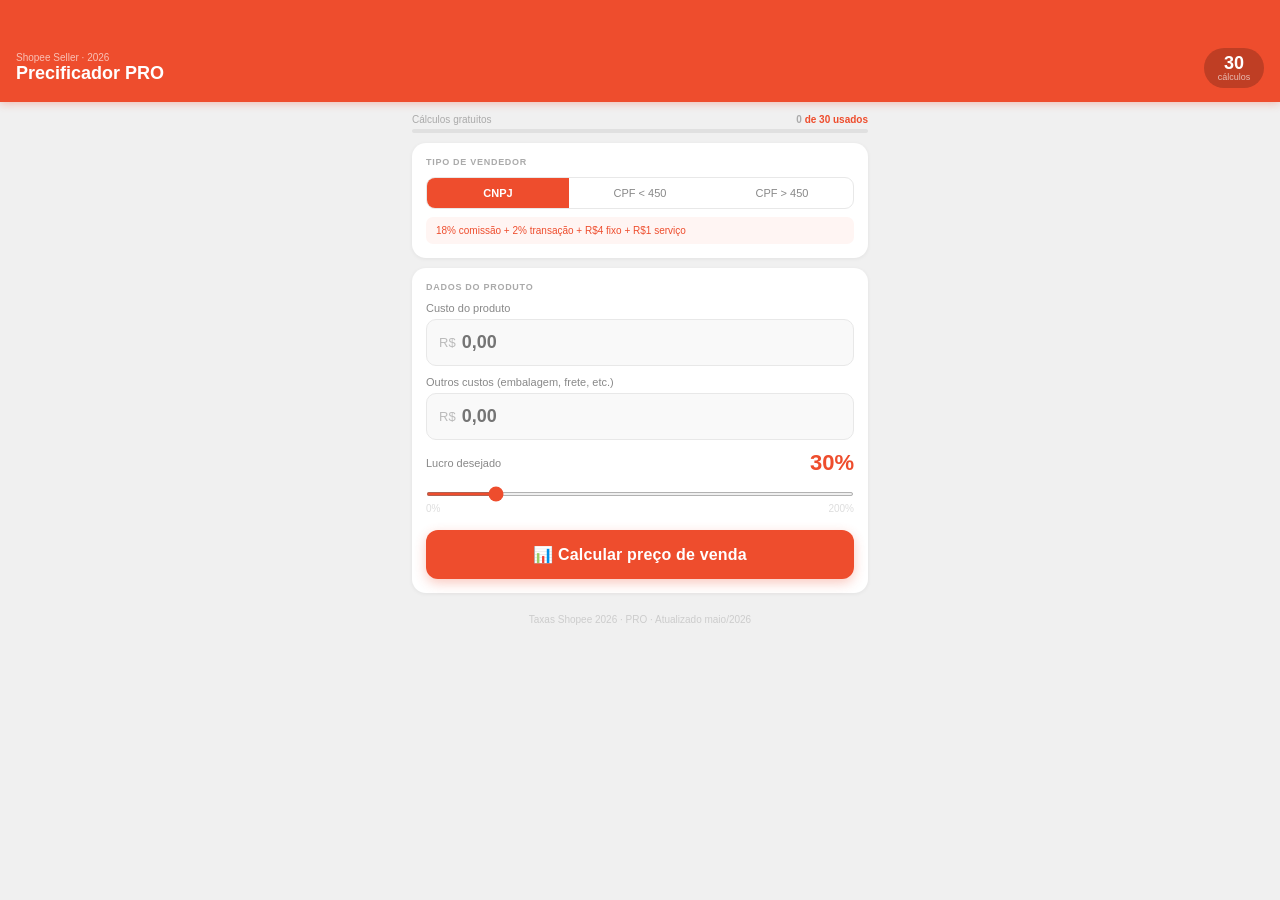
==== commit 16379ccd: "Correção UTF-8 + PWA" ====
--- a/index.html
+++ b/index.html
@@ -5,25 +5,25 @@
   <meta name="viewport" content="width=device-width, initial-scale=1.0, maximum-scale=1.0">
   <meta name="apple-mobile-web-app-capable" content="yes">
   <meta name="apple-mobile-web-app-status-bar-style" content="default">
-  <meta name="apple-mobile-web-app-title" content="Precificador Shopee PRO">
-  <meta name="mobile-web-app-capable" content="yes">
-  <meta name="theme-color" content="#EE4D2D">
-  <link rel="manifest" href="manifest.json">
+  <meta name="apple-mobile-web-app-title" content="Precificador Shopee PRO">
+  <meta name="mobile-web-app-capable" content="yes">
+  <meta name="theme-color" content="#EE4D2D">
+  <link rel="manifest" href="manifest.json">
   <link rel="apple-touch-icon" href="icons/apple-touch-icon.png">
-  <title>Precificador Shopee 2026 PRO</title>
-  <link rel="stylesheet" href="style.css">
+  <title>Precificador Shopee 2026 PRO</title>
+  <link rel="stylesheet" href="style.css">
 </head>
 <body>
 
 <div class="header">
   <div class="header-left">
-    <div class="sub">Shopee Seller Â· 2026</div>
+    <div class="sub">Shopee Seller · 2026</div>
     <div class="title">Precificador PRO</div>
   </div>
   <div id="header-right">
     <div class="counter-badge" id="badge-contador">
       <div class="cn" id="counter-num">30</div>
-      <div class="cl">cÃ¡lculos</div>
+      <div class="cl">cálculos</div>
     </div>
   </div>
 </div>
@@ -33,7 +33,7 @@
   <div id="wrap-progresso">
     <div class="progress-wrap">
       <div class="progress-label">
-        <span>CÃ¡lculos gratuitos</span>
+        <span>Cálculos gratuitos</span>
         <span class="pv"><span id="progress-used">0</span> de 30 usados</span>
       </div>
       <div class="progress-bar"><div class="progress-fill" id="progress-fill" style="width:0%"></div></div>
@@ -47,7 +47,7 @@
       <button id="btn-cpf0" onclick="_st('cpf0')">CPF &lt; 450</button>
       <button id="btn-cpf1" onclick="_st('cpf1')">CPF &gt; 450</button>
     </div>
-    <div class="taxa-badge" id="taxa-info">18% comissÃ£o + 2% transaÃ§Ã£o + R$4 fixo + R$1 serviÃ§o</div>
+    <div class="taxa-badge" id="taxa-info">18% comissão + 2% transação + R$4 fixo + R$1 serviço</div>
   </div>
 
   <div class="card">
@@ -73,95 +73,95 @@
         oninput="document.getElementById('margem-out').textContent=this.value+'%'">
       <div class="range-limits"><span>0%</span><span>200%</span></div>
     </div>
-    <button class="btn-calc" onclick="_calc()">ðŸ“Š Calcular preÃ§o de venda</button>
+    <button class="btn-calc" onclick="_calc()">📊 Calcular preço de venda</button>
   </div>
 
   <div class="alert" id="alert-box"></div>
 
   <div id="resultado" class="hidden">
     <div class="result-card">
-      <div class="result-label">PreÃ§o sugerido de venda</div>
+      <div class="result-label">Preço sugerido de venda</div>
       <div class="result-price" id="r-preco">R$ 0,00</div>
-      <div class="faixa-pill" id="r-faixa">faixa: â€”</div>
+      <div class="faixa-pill" id="r-faixa">faixa: —</div>
       <div class="rg">
-        <div class="rm"><div class="rl">VocÃª recebe lÃ­quido</div><div class="rv" id="r-liquido">R$ 0,00</div></div>
-        <div class="rm"><div class="rl">PreÃ§o mÃ­nimo</div><div class="rv" id="r-minimo">R$ 0,00</div></div>
+        <div class="rm"><div class="rl">Você recebe líquido</div><div class="rv" id="r-liquido">R$ 0,00</div></div>
+        <div class="rm"><div class="rl">Preço mínimo</div><div class="rv" id="r-minimo">R$ 0,00</div></div>
       </div>
     </div>
     <div class="metrics">
       <div class="metric"><div class="ml">Seu custo total</div><div class="mv" id="m-custo">R$ 0,00</div></div>
-      <div class="metric"><div class="ml">Lucro lÃ­quido</div><div class="mv green" id="m-lucro">R$ 0,00</div></div>
+      <div class="metric"><div class="ml">Lucro líquido</div><div class="mv green" id="m-lucro">R$ 0,00</div></div>
       <div class="metric"><div class="ml">Shopee desconta</div><div class="mv red" id="m-taxas">R$ 0,00</div></div>
       <div class="metric"><div class="ml">% que a Shopee leva</div><div class="mv red" id="m-pct">0%</div></div>
     </div>
     <div class="extrato">
-      <div class="extrato-header"><span>Extrato detalhado â€” igual aparece na Shopee</span></div>
+      <div class="extrato-header"><span>Extrato detalhado — igual aparece na Shopee</span></div>
       <div class="er section"><span class="el">Subtotal dos Produtos</span><span class="ev" id="e-venda">R$ 0,00</span></div>
-      <div class="er section"><span class="el">Taxas e Encargos</span><span class="ev neg" id="e-total-taxas">âˆ’ R$ 0,00</span></div>
-      <div class="er sub-row"><span class="el">Taxa de comissÃ£o lÃ­quida</span><span class="ev neg" id="e-comissao">âˆ’ R$ 0,00</span></div>
-      <div class="er sub-row"><span class="el">Taxa de transaÃ§Ã£o (2%)</span><span class="ev neg" id="e-transacao">âˆ’ R$ 0,00</span></div>
-      <div class="er sub-row"><span class="el">Taxa fixa por item</span><span class="ev neg" id="e-fixo">âˆ’ R$ 4,00</span></div>
-      <div class="er sub-row"><span class="el">Taxa de serviÃ§o adicional</span><span class="ev neg" id="e-servico">âˆ’ R$ 1,00</span></div>
-      <div class="er sub-row" id="row-cpf" style="display:none"><span class="el">Taxa adicional CPF (R$3)</span><span class="ev neg">âˆ’ R$ 3,00</span></div>
-      <div class="er section"><span class="el">Seu custo total</span><span class="ev neg" id="e-custo">âˆ’ R$ 0,00</span></div>
-      <div class="er total"><span class="el">Lucro lÃ­quido</span><span class="ev pos" id="e-lucro">R$ 0,00</span></div>
+      <div class="er section"><span class="el">Taxas e Encargos</span><span class="ev neg" id="e-total-taxas">− R$ 0,00</span></div>
+      <div class="er sub-row"><span class="el">Taxa de comissão líquida</span><span class="ev neg" id="e-comissao">− R$ 0,00</span></div>
+      <div class="er sub-row"><span class="el">Taxa de transação (2%)</span><span class="ev neg" id="e-transacao">− R$ 0,00</span></div>
+      <div class="er sub-row"><span class="el">Taxa fixa por item</span><span class="ev neg" id="e-fixo">− R$ 4,00</span></div>
+      <div class="er sub-row"><span class="el">Taxa de serviço adicional</span><span class="ev neg" id="e-servico">− R$ 1,00</span></div>
+      <div class="er sub-row" id="row-cpf" style="display:none"><span class="el">Taxa adicional CPF (R$3)</span><span class="ev neg">− R$ 3,00</span></div>
+      <div class="er section"><span class="el">Seu custo total</span><span class="ev neg" id="e-custo">− R$ 0,00</span></div>
+      <div class="er total"><span class="el">Lucro líquido</span><span class="ev pos" id="e-lucro">R$ 0,00</span></div>
     </div>
   </div>
 
-  <div class="footer"><span>Taxas Shopee 2026 Â· PRO Â· Atualizado maio/2026</span></div>
+  <div class="footer"><span>Taxas Shopee 2026 · PRO · Atualizado maio/2026</span></div>
 </div>
 
 <!-- ======= BLOQUEIO DE LIMITE ======= -->
 <div class="overlay bloqueio" id="bloqueio">
-  <div class="lock-icon">ðŸ”’</div>
-  <div class="lock-title">Seus 30 cÃ¡lculos<br>gratuitos acabaram</div>
+  <div class="lock-icon">🔒</div>
+  <div class="lock-title">Seus 30 cálculos<br>gratuitos acabaram</div>
   <div class="lock-sub">Desbloqueie o acesso PRO para calcular sem limites e ter sempre as taxas atualizadas.</div>
   <div class="beneficios">
     <div class="bt">Acesso PRO inclui</div>
-    <div class="beneficio">CÃ¡lculos ilimitados para sempre</div>
+    <div class="beneficio">Cálculos ilimitados para sempre</div>
     <div class="beneficio">Extrato igual ao painel da Shopee</div>
     <div class="beneficio">Todas as faixas CNPJ e CPF 2026</div>
-    <div class="beneficio">PreÃ§o mÃ­nimo e lucro real</div>
-    <div class="beneficio">AtualizaÃ§Ãµes de taxas inclusas</div>
+    <div class="beneficio">Preço mínimo e lucro real</div>
+    <div class="beneficio">Atualizações de taxas inclusas</div>
   </div>
-  <button class="btn-comprar" onclick="_abrirCompra()">ðŸ›’ Quero acesso PRO</button>
-  <button class="btn-secondary" onclick="_abrirSenha()">ðŸ”‘ JÃ¡ comprei â€” tenho uma senha</button>
+  <button class="btn-comprar" onclick="_abrirCompra()">🛒 Quero acesso PRO</button>
+  <button class="btn-secondary" onclick="_abrirSenha()">🔑 Já comprei — tenho uma senha</button>
 </div>
 
 <!-- ======= TELA DE SENHA ======= -->
 <div class="overlay senha-tela" id="tela-senha">
-  <div style="font-size:48px;margin-bottom:14px">ðŸ”‘</div>
+  <div style="font-size:48px;margin-bottom:14px">🔑</div>
   <div class="senha-titulo">Ativar acesso PRO</div>
-  <div class="senha-sub">Digite a senha que vocÃª recebeu por e-mail apÃ³s a compra</div>
+  <div class="senha-sub">Digite a senha que você recebeu por e-mail após a compra</div>
   <div class="senha-input-wrap">
     <input type="text" id="campo-senha" placeholder="XXXX-XXXX" maxlength="20"
       autocomplete="off" autocorrect="off" autocapitalize="characters" spellcheck="false"
       oninput="this.value=this.value.toUpperCase()" onkeydown="if(event.key==='Enter')_ativarSenha()">
   </div>
-  <div class="senha-erro" id="senha-erro">âŒ Senha invÃ¡lida. Verifique e tente novamente.</div>
-  <button class="btn-ativar" onclick="_ativarSenha()">âœ… Ativar agora</button>
-  <button class="btn-secondary" onclick="_abrirCompra()">ðŸ›’ Ainda nÃ£o comprei</button>
-  <button class="btn-voltar" onclick="_fecharSenha()">â† Voltar</button>
+  <div class="senha-erro" id="senha-erro">❌ Senha inválida. Verifique e tente novamente.</div>
+  <button class="btn-ativar" onclick="_ativarSenha()">✅ Ativar agora</button>
+  <button class="btn-secondary" onclick="_abrirCompra()">🛒 Ainda não comprei</button>
+  <button class="btn-voltar" onclick="_fecharSenha()">← Voltar</button>
 </div>
 
 <!-- ======= TELA DE SUCESSO ======= -->
 <div class="overlay sucesso-tela" id="tela-sucesso">
-  <div class="sucesso-icon">ðŸŽ‰</div>
+  <div class="sucesso-icon">🎉</div>
   <div class="sucesso-titulo">Acesso PRO ativado!</div>
-  <div class="sucesso-sub">ParabÃ©ns! Agora vocÃª tem cÃ¡lculos ilimitados no Precificador Shopee PRO.</div>
-  <button class="btn-comecar" onclick="_fecharSucesso()">ðŸš€ ComeÃ§ar a usar</button>
-</div>
+  <div class="sucesso-sub">Parabéns! Agora você tem cálculos ilimitados no Precificador Shopee PRO.</div>
+  <button class="btn-comecar" onclick="_fecharSucesso()">🚀 Começar a usar</button>
+</div>
 <script>
 if ('serviceWorker' in navigator) {
   window.addEventListener('load', function() {
     navigator.serviceWorker.register('./sw.js').catch(function(){});
   });
 }
-</script>
-<script src="config.js"></script>
-<script src="auth.js"></script>
-<script src="app.js"></script>
+</script>
+<script src="config.js"></script>
+<script src="auth.js"></script>
+<script src="app.js"></script>
 </body>
 </html>
-
-
+
+
--- a/style.css
+++ b/style.css
@@ -1,4 +1,4 @@
-﻿*{box-sizing:border-box;margin:0;padding:0;-webkit-tap-highlight-color:transparent}
+*{box-sizing:border-box;margin:0;padding:0;-webkit-tap-highlight-color:transparent}
     body{font-family:-apple-system,BlinkMacSystemFont,'Segoe UI',sans-serif;background:#f0f0f0;min-height:100vh}
     .header{background:#EE4D2D;padding:48px 16px 14px;position:sticky;top:0;z-index:10;box-shadow:0 2px 8px rgba(238,77,45,.3);display:flex;justify-content:space-between;align-items:center}
     .header-left .sub{font-size:10px;color:rgba(255,255,255,.65)}
@@ -81,7 +81,7 @@
     .beneficios{background:#fff5f3;border-radius:14px;padding:16px;margin-bottom:20px;text-align:left;width:100%;max-width:320px}
     .beneficios .bt{font-size:11px;font-weight:700;color:#EE4D2D;text-transform:uppercase;letter-spacing:.06em;margin-bottom:10px}
     .beneficio{font-size:13px;color:#1a1a1a;padding:4px 0}
-    .beneficio::before{content:"âœ“ ";color:#EE4D2D;font-weight:700}
+    .beneficio::before{content:"✓ ";color:#EE4D2D;font-weight:700}
     .btn-comprar{background:#EE4D2D;color:#fff;border:none;border-radius:14px;padding:16px;font-size:16px;font-weight:700;cursor:pointer;width:100%;max-width:320px;box-shadow:0 4px 16px rgba(238,77,45,.35);margin-bottom:10px}
     .btn-secondary{background:transparent;color:#EE4D2D;border:1.5px solid #EE4D2D;border-radius:14px;padding:13px;font-size:14px;font-weight:600;cursor:pointer;width:100%;max-width:320px;margin-bottom:8px}
     /* Tela de senha */
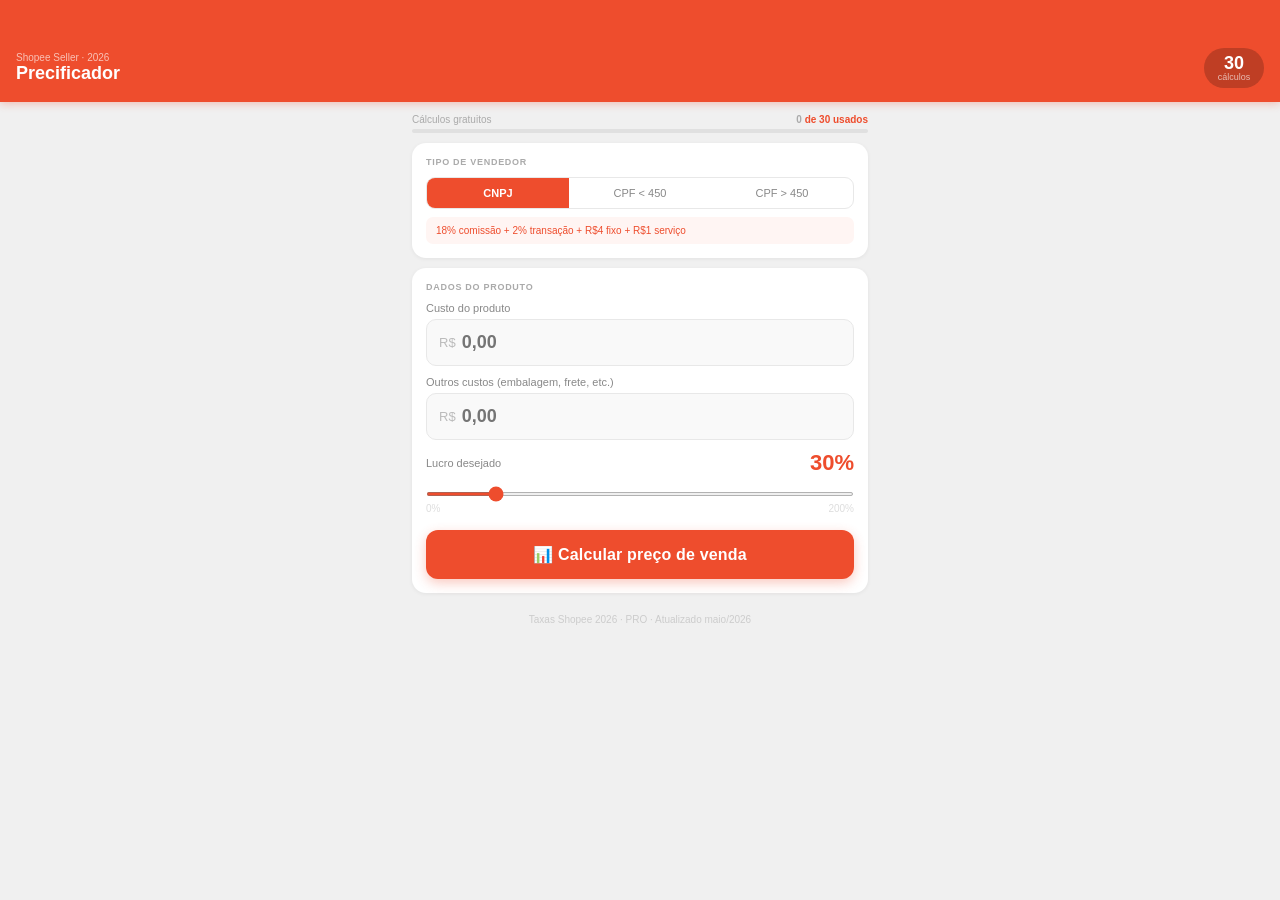
==== commit 36733976: "correcao PRO no cabecario" ====
--- a/index.html
+++ b/index.html
@@ -5,20 +5,20 @@
   <meta name="viewport" content="width=device-width, initial-scale=1.0, maximum-scale=1.0">
   <meta name="apple-mobile-web-app-capable" content="yes">
   <meta name="apple-mobile-web-app-status-bar-style" content="default">
-  <meta name="apple-mobile-web-app-title" content="Precificador Shopee PRO">
-  <meta name="mobile-web-app-capable" content="yes">
-  <meta name="theme-color" content="#EE4D2D">
-  <link rel="manifest" href="manifest.json">
+  <meta name="apple-mobile-web-app-title" content="Precificador Shopee PRO">
+  <meta name="mobile-web-app-capable" content="yes">
+  <meta name="theme-color" content="#EE4D2D">
+  <link rel="manifest" href="manifest.json">
   <link rel="apple-touch-icon" href="icons/apple-touch-icon.png">
-  <title>Precificador Shopee 2026 PRO</title>
-  <link rel="stylesheet" href="style.css">
+  <title>Precificador Shopee 2026 PRO</title>
+  <link rel="stylesheet" href="style.css">
 </head>
 <body>
 
 <div class="header">
   <div class="header-left">
     <div class="sub">Shopee Seller · 2026</div>
-    <div class="title">Precificador PRO</div>
+    <div class="title">Precificador</div>
   </div>
   <div id="header-right">
     <div class="counter-badge" id="badge-contador">
@@ -150,18 +150,18 @@
   <div class="sucesso-titulo">Acesso PRO ativado!</div>
   <div class="sucesso-sub">Parabéns! Agora você tem cálculos ilimitados no Precificador Shopee PRO.</div>
   <button class="btn-comecar" onclick="_fecharSucesso()">🚀 Começar a usar</button>
-</div>
+</div>
 <script>
 if ('serviceWorker' in navigator) {
   window.addEventListener('load', function() {
     navigator.serviceWorker.register('./sw.js').catch(function(){});
   });
 }
-</script>
-<script src="config.js"></script>
-<script src="auth.js"></script>
-<script src="app.js"></script>
+</script>
+<script src="config.js"></script>
+<script src="auth.js"></script>
+<script src="app.js"></script>
 </body>
 </html>
-
-
+
+
